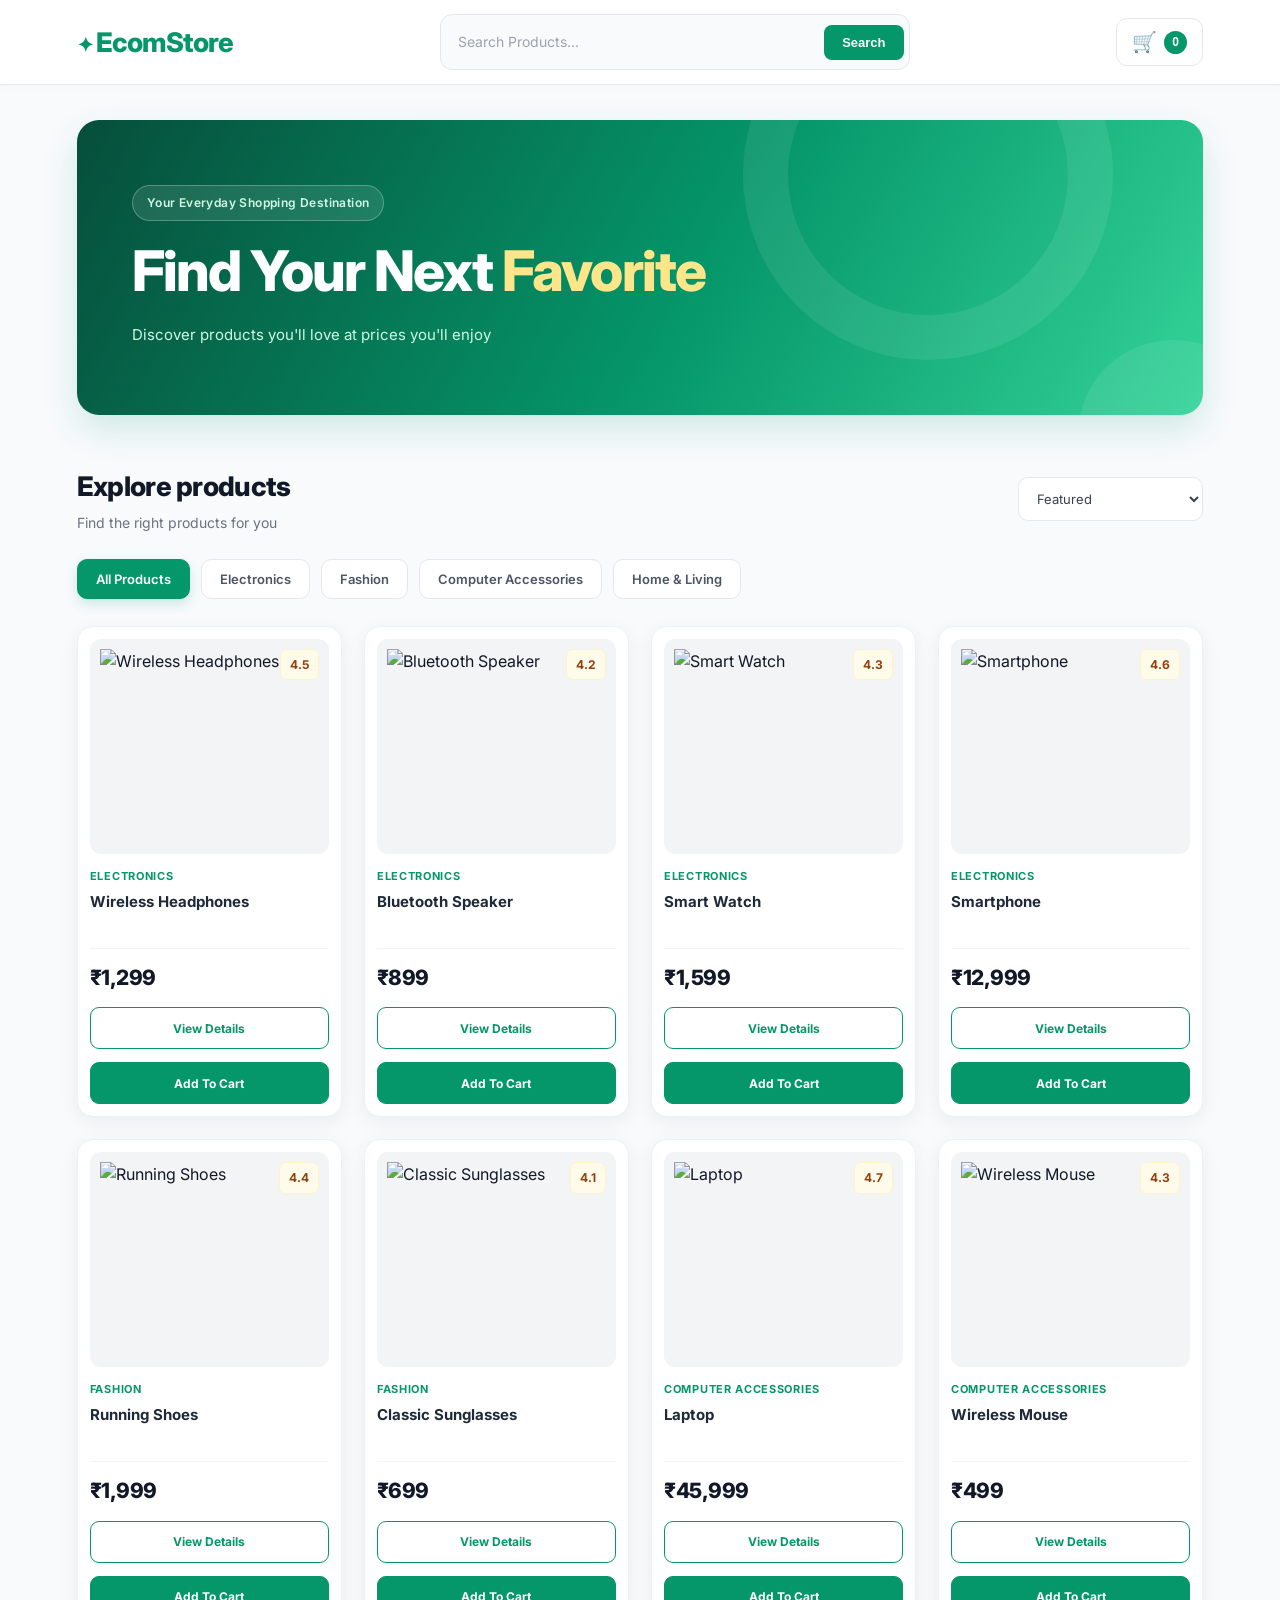
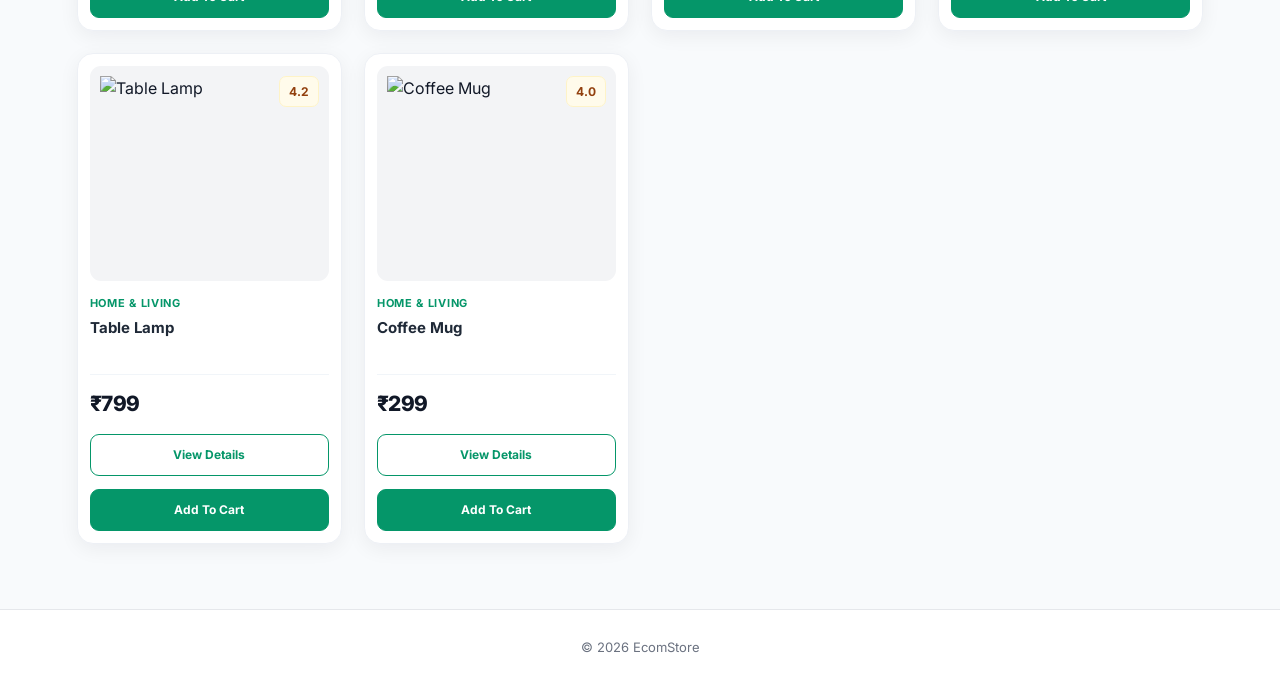
==== index.html @ 44dc4051 "Ecomstore" ====
<!DOCTYPE html>
<html lang="en">
<head>
    <meta charset="UTF-8">
    <meta name="viewport" content="width=device-width, initial-scale=1.0">
    <title>Ecom Store - Online Shopping</title>
    <link rel="stylesheet" href="style.css">
  <link rel="stylesheet" href="cart-controls.css">
</head>
<body>

    <!-- Shopping Cart Modal -->

    <div id="cartModal" class="modal hidden">
        <div class="modal-content">
            <button id="closeCart" class="close-modal"
            aria-label="Close cart"> &times;</button>

            <h2>Your Shopping Cart</h2>

            <div id="cartItems">
                <!-- cart items will appear here -->
            </div>

            <h3 id="cartTotal">Total: ₹0</h3>
            <button id="clearCart">Clear Cart</button>
        </div>
    </div>

    <!-- Product Details Model -->

    <div id="productModel" class="model hidden">
        <div class="model-content">
            <button id="closeModel" class="close-model" aria-label="Close">
                &times;
            </button>

            <div id="productDetails"></div>
        </div>
    </div>

    <header>
        <a href="#" class="logo">EcomStore</a>

        <div class="search-box">
            <input
                type="text"
                id="searchInput"
                placeholder="Search Products..."
                aria-label="Search products"
            >
            <button id="searchBtn">Search</button>
        </div>

        <button class="cart-button" id="cartBtn" type="button">
            🛒 <span id="cartCount">0</span>
        </button>
    </header>

    <main class="container">
        <section class="hero">
            <p class="eyebrow">Your Everyday Shopping Destination</p>
            <h1>Find Your Next <span>Favorite</span></h1>
            <p>
                Discover products you'll love at prices you'll enjoy
            </p>
        </section>

        <section class="product-section">
            <div class="section-heading">
                <div>
                    <h2>Explore products</h2>
                    <p>Find the right products for you</p>
                </div>

                <select id="sortSelect" aria-label="Sort products">
                    <option value="default">Featured</option>
                    <option value="price-low">Price: Low To High</option>
                    <option value="price-high">Price: High To Low</option>
                    <option value="rating">Top Rated</option>
                </select>
            </div>

            <div class="categoires" id="category-Filters">
                <button class="category-button active" data-category="all">All Products</button>
                <button class="category-button" data-category="Electronics">Electronics</button>
                <button class="category-button" data-category="Fashion">Fashion</button>
                <button class="category-button" data-category="computer accessories">Computer Accessories</button>
                <button class="category-button" data-category="Home & Living">Home & Living</button>
            </div>

            <div class="product-grid" id="productGrid">
                <div class="empty-message">
                    <h3>Products are coming soon !</h3>
                    <p>We'll display products here using Javascript</p>
                </div>
            </div>
        </section>
    </main>

    <footer class="footer">
        <p>©️ 2026 EcomStore</p>
    </footer>

    <script src="script.js"></script>

</body>
</html>
---- style.css ----
@import url('https://fonts.googleapis.com/css2?family=Inter:wght@400;500;600;700;800&display=swap');

:root {
    --primary: #059669;
    --primary-dark: #047857;
    --primary-light: #ecfdf5;
    --text: #111827;
    --muted: #6b7280;
    --background: #f8fafc;
    --white: #ffffff;
    --border: #e5e7eb;
    --gold: #f59e0b;
    --shadow: 0 5px 20px rgba(15, 23, 42, 0.06);
}

* {
    margin: 0;
    padding: 0;
    box-sizing: border-box;
}

html {
    scroll-behavior: smooth;
}

body {
    font-family: 'Inter', sans-serif;
    background: var(--background);
    color: var(--text);
    line-height: 1.6;
}

/* HEADER */

header {
    min-height: 78px;
    padding: 14px 6%;
    display: flex;
    align-items: center;
    justify-content: space-between;
    gap: 25px;
    background: var(--white);
    border-bottom: 1px solid var(--border);
    position: sticky;
    top: 0;
    z-index: 100;
    box-shadow: 0 2px 10px rgba(0, 0, 0, 0.025);
}

.logo {
    color: var(--primary);
    font-size: 27px;
    font-weight: 800;
    letter-spacing: -1px;
    text-decoration: none;
    white-space: nowrap;
}

.logo::before {
    content: "✦ ";
    font-size: 20px;
}

/* SEARCH BAR */

.search-box {
    display: flex;
    align-items: center;
    gap: 8px;
    width: min(470px, 48%);
    padding: 5px;
    border: 1px solid var(--border);
    border-radius: 12px;
    background: #f9fafb;
    transition: 0.25s ease;
}

.search-box:focus-within {
    border-color: var(--primary);
    background: var(--white);
    box-shadow: 0 0 0 4px rgba(5, 150, 105, 0.10);
}

#searchInput {
    width: 100%;
    min-width: 0;
    padding: 11px 12px;
    border: none;
    outline: none;
    background: transparent;
    color: var(--text);
    font: inherit;
    font-size: 14px;
}

#searchInput::placeholder {
    color: #9ca3af;
}

#searchBtn {
    padding: 10px 18px;
    border: none;
    border-radius: 8px;
    background: var(--primary);
    color: white;
    font-size: 13px;
    font-weight: 600;
    cursor: pointer;
    transition: 0.25s ease;
}

#searchBtn:hover {
    background: var(--primary-dark);
}

/* CART BUTTON */

.cart-button {
    display: flex;
    align-items: center;
    gap: 7px;
    padding: 11px 15px;
    border: 1px solid var(--border);
    border-radius: 11px;
    background: white;
    font-size: 20px;
    cursor: pointer;
    transition: 0.25s ease;
}

.cart-button:hover {
    background: var(--primary-light);
    border-color: #a7f3d0;
    transform: translateY(-2px);
}

#cartCount {
    display: inline-flex;
    align-items: center;
    justify-content: center;
    min-width: 23px;
    height: 23px;
    padding: 0 6px;
    border-radius: 50px;
    background: var(--primary);
    color: white;
    font-size: 12px;
    font-weight: 700;
}

/* MAIN CONTAINER */

.container {
    width: 100%;
    max-width: 1450px;
    margin: auto;
    padding: 35px 6% 65px;
}

/* HERO SECTION */

.hero {
    position: relative;
    isolation: isolate;
    overflow: hidden;
    padding: 65px 55px;
    border-radius: 22px;
    color: white;
    background: linear-gradient(
        120deg,
        #064e3b 0%,
        #059669 55%,
        #34d399 100%
    );
    box-shadow: 0 15px 35px rgba(5, 150, 105, 0.16);
    animation: fadeIn 0.6s ease;
}

.hero::before {
    content: "";
    position: absolute;
    z-index: -1;
    width: 280px;
    height: 280px;
    top: -130px;
    right: 8%;
    border: 45px solid rgba(255, 255, 255, 0.08);
    border-radius: 50%;
}

.hero::after {
    content: "";
    position: absolute;
    z-index: -1;
    width: 190px;
    height: 190px;
    right: -65px;
    bottom: -115px;
    border-radius: 50%;
    background: rgba(255, 255, 255, 0.08);
}

.eyebrow {
    display: inline-block;
    margin-bottom: 18px;
    padding: 7px 14px;
    border: 1px solid rgba(255, 255, 255, 0.25);
    border-radius: 50px;
    background: rgba(255, 255, 255, 0.10);
    color: #d1fae5;
    font-size: 12px;
    font-weight: 600;
    letter-spacing: 0.4px;
}

.hero h1 {
    max-width: 700px;
    margin-bottom: 17px;
    font-size: clamp(34px, 4.5vw, 56px);
    font-weight: 800;
    line-height: 1.17;
    letter-spacing: -1.8px;
}

.hero h1 span {
    color: #fde68a;
}

.hero > p:last-child {
    max-width: 520px;
    color: #d1fae5;
    font-size: 15px;
    line-height: 1.9;
}

/* PRODUCT SECTION */

.product-section {
    margin-top: 50px;
}

.section-heading {
    display: flex;
    align-items: center;
    justify-content: space-between;
    gap: 20px;
    margin-bottom: 25px;
}

.section-heading h2 {
    font-size: 27px;
    font-weight: 800;
    letter-spacing: -0.7px;
}

.section-heading p {
    margin-top: 4px;
    color: var(--muted);
    font-size: 14px;
}

#sortSelect {
    min-width: 185px;
    padding: 12px 14px;
    border: 1px solid var(--border);
    border-radius: 10px;
    outline: none;
    background: white;
    color: #374151;
    font-family: inherit;
    font-size: 13px;
    cursor: pointer;
    transition: 0.2s ease;
}

#sortSelect:focus {
    border-color: var(--primary);
    box-shadow: 0 0 0 3px rgba(5, 150, 105, 0.08);
}

/* CATEGORY FILTERS */

.categoires {
    display: flex;
    flex-wrap: wrap;
    gap: 11px;
    margin-bottom: 27px;
}

.category-button {
    padding: 11px 18px;
    border: 1px solid var(--border);
    border-radius: 10px;
    background: white;
    color: #4b5563;
    font-family: inherit;
    font-size: 13px;
    font-weight: 600;
    cursor: pointer;
    transition: 0.25s ease;
}

.category-button:hover {
    border-color: var(--primary);
    color: var(--primary);
    transform: translateY(-2px);
}

.category-button.active {
    border-color: var(--primary);
    background: var(--primary);
    color: white;
    box-shadow: 0 5px 12px rgba(5, 150, 105, 0.18);
}

/* PRODUCT GRID */

.product-grid {
    display: grid;
    grid-template-columns: repeat(4, minmax(0, 1fr));
    gap: 22px;
}

/* PRODUCT CARD */

.product-card {
    min-width: 0;
    overflow: hidden;
    padding: 12px;
    border: 1px solid #edf0f5;
    border-radius: 16px;
    background: white;
    box-shadow: var(--shadow);
    transition: transform 0.3s ease, box-shadow 0.3s ease;
    animation: cardIn 0.45s ease both;
}

.product-card:hover {
    transform: translateY(-6px);
    box-shadow: 0 15px 30px rgba(15, 23, 42, 0.10);
}

/* PRODUCT IMAGE */

.product-image {
    position: relative;
    overflow: hidden;
    height: 215px;
    border-radius: 11px;
    background: #f3f4f6;
}

.product-image img {
    display: block;
    width: 100%;
    height: 100%;
    padding: 10px;
    object-fit: contain;
    transition: transform 0.35s ease;
}

.product-card:hover .product-image img {
    transform: scale(1.06);
}

/* PRODUCT RATING */

.product-rating {
    position: absolute;
    top: 10px;
    right: 10px;
    display: inline-flex;
    align-items: center;
    padding: 5px 9px;
    border: 1px solid #fef3c7;
    border-radius: 7px;
    background: #fffbeb;
    color: #92400e;
    font-size: 12px;
    font-weight: 700;
}

/* PRODUCT DETAILS */

.products-category {
    margin: 14px 0 5px;
    color: var(--primary);
    font-size: 11px;
    font-weight: 700;
    letter-spacing: 0.7px;
    text-transform: uppercase;
}

.product-name {
    min-height: 45px;
    margin-bottom: 12px;
    color: #1f2937;
    font-size: 15px;
    font-weight: 700;
    line-height: 1.5;
    overflow-wrap: anywhere;
}

.product-bottom {
    display: flex;
    flex-direction: column;
    gap: 13px;
    padding-top: 12px;
    border-top: 1px solid #f1f5f9;
}

.product-price {
    color: #111827;
    font-size: 21px;
    font-weight: 800;
    letter-spacing: -0.5px;
}

/* VIEW DETAILS BUTTON */

.view-details-btn {
    width: 100%;
    min-height: 42px;
    padding: 10px 12px;
    border: 1px solid var(--primary);
    border-radius: 9px;
    background: white;
    color: var(--primary);
    font-family: inherit;
    font-size: 12px;
    font-weight: 700;
    cursor: pointer;
    transition: 0.25s ease;
}

.view-details-btn:hover {
    background: var(--primary-light);
    transform: translateY(-1px);
}

/* ADD TO CART */

.add-to-cart-btn {
    width: 100%;
    min-height: 42px;
    padding: 10px 12px;
    border: 1px solid var(--primary);
    border-radius: 9px;
    background: var(--primary);
    color: white;
    font-family: inherit;
    font-size: 12px;
    font-weight: 700;
    cursor: pointer;
    transition: 0.25s ease;
}

.add-to-cart-btn:hover:not(:disabled) {
    background: var(--primary-dark);
    border-color: var(--primary-dark);
    transform: translateY(-1px);
}

.add-to-cart-btn:disabled {
    background: #e5e7eb;
    border-color: #e5e7eb;
    color: #9ca3af;
    cursor: not-allowed;
}

/* EMPTY MESSAGE */

.empty-message {
    grid-column: 1 / -1;
    padding: 65px 20px;
    border: 1px dashed #cbd5e1;
    border-radius: 16px;
    background: white;
    text-align: center;
}

.empty-message h3 {
    margin-bottom: 8px;
    color: #1f2937;
    font-size: 21px;
    font-weight: 700;
}

.empty-message p {
    color: var(--muted);
    font-size: 14px;
}

/* PRODUCT DETAILS MODAL */

.model {
    position: fixed;
    inset: 0;
    z-index: 1000;
    display: flex;
    align-items: center;
    justify-content: center;
    padding: 20px;
    background: rgba(15, 23, 42, 0.65);
    backdrop-filter: blur(5px);
    animation: fadeIn 0.25s ease;
}

.hidden {
    display: none;
}

.model-content {
    position: relative;
    width: 100%;
    max-width: 550px;
    max-height: 90vh;
    overflow-y: auto;
    padding: 30px;
    border-radius: 18px;
    background: white;
    box-shadow: 0 20px 60px rgba(0, 0, 0, 0.25);
    animation: modalIn 0.3s ease;
}

.close-model {
    position: absolute;
    top: 12px;
    right: 15px;
    width: 36px;
    height: 36px;
    border: none;
    border-radius: 50%;
    background: #f3f4f6;
    color: #374151;
    font-size: 25px;
    line-height: 1;
    cursor: pointer;
    transition: 0.2s ease;
}

.close-model:hover {
    background: #fee2e2;
    color: #dc2626;
    transform: rotate(90deg);
}

.modal-product-image {
    display: block;
    width: 100%;
    height: 260px;
    margin-bottom: 20px;
    padding: 10px;
    border-radius: 12px;
    background: #f8fafc;
    object-fit: contain;
}

.modal-product-name {
    margin-bottom: 12px;
    color: var(--text);
    font-size: 25px;
    font-weight: 800;
}

.model-content p {
    margin-bottom: 10px;
    color: var(--muted);
    font-size: 14px;
}

.modal-product-price {
    color: var(--primary) !important;
    font-size: 25px !important;
    font-weight: 800;
}

.Modal-product-description {
    margin-top: 15px;
    padding: 14px;
    border-radius: 10px;
    background: var(--primary-light);
    color: #374151 !important;
    line-height: 1.7;
}

/* FOOTER */

.footer {
    padding: 27px 20px;
    border-top: 1px solid var(--border);
    background: white;
    color: var(--muted);
    text-align: center;
    font-size: 13px;
}

/* ANIMATIONS */

@keyframes fadeIn {
    from {
        opacity: 0;
        transform: translateY(15px);
    }

    to {
        opacity: 1;
        transform: translateY(0);
    }
}

@keyframes cardIn {
    from {
        opacity: 0;
        transform: translateY(10px);
    }

    to {
        opacity: 1;
        transform: translateY(0);
    }
}

@keyframes modalIn {
    from {
        opacity: 0;
        transform: translateY(20px) scale(0.97);
    }

    to {
        opacity: 1;
        transform: translateY(0) scale(1);
    }
}

/* KEYBOARD ACCESSIBILITY */

button:focus-visible,
input:focus-visible,
select:focus-visible,
a:focus-visible {
    outline: 3px solid #6ee7b7;
    outline-offset: 3px;
}

/* TABLET */

@media (max-width: 1100px) {
    header {
        padding-right: 4%;
        padding-left: 4%;
        gap: 15px;
    }

    .container {
        padding-right: 4%;
        padding-left: 4%;
    }

    .product-grid {
        grid-template-columns: repeat(3, minmax(0, 1fr));
        gap: 18px;
    }

    .product-image {
        height: 200px;
    }
}

/* SMALL TABLET */

@media (max-width: 760px) {
    header {
        flex-wrap: wrap;
        padding: 14px 5%;
    }

    .logo {
        font-size: 24px;
    }

    .search-box {
        order: 3;
        width: 100%;
    }

    .cart-button {
        margin-left: auto;
    }

    .container {
        padding: 25px 5% 45px;
    }

    .hero {
        padding: 45px 28px;
        border-radius: 17px;
    }

    .hero h1 {
        letter-spacing: -1px;
    }

    .product-section {
        margin-top: 38px;
    }

    .section-heading h2 {
        font-size: 23px;
    }

    .product-grid {
        grid-template-columns: repeat(2, minmax(0, 1fr));
        gap: 15px;
    }

    .product-image {
        height: 180px;
    }

    .product-card {
        padding: 10px;
    }
}

/* MOBILE */

@media (max-width: 480px) {
    .container {
        padding-right: 15px;
        padding-left: 15px;
    }

    .hero {
        padding: 34px 21px;
    }

    .hero h1 {
        font-size: 32px;
    }

    .hero > p:last-child {
        font-size: 13px;
    }

    .eyebrow {
        font-size: 10px;
    }

    .section-heading {
        align-items: stretch;
        flex-direction: column;
        gap: 14px;
    }

    #sortSelect {
        width: 100%;
    }

    .categoires {
        gap: 8px;
    }

    .category-button {
        padding: 9px 11px;
        font-size: 11px;
    }

    .product-grid {
        gap: 10px;
    }

    .product-card {
        padding: 8px;
        border-radius: 12px;
    }

    .product-image {
        height: 135px;
    }

    .product-image img {
        padding: 5px;
    }

    .product-rating {
        top: 5px;
        right: 5px;
        padding: 4px 6px;
        font-size: 10px;
    }

    .products-category {
        margin-top: 10px;
        font-size: 9px;
    }

    .product-name {
        min-height: 38px;
        margin-bottom: 8px;
        font-size: 12px;
    }

    .product-bottom {
        gap: 9px;
        padding-top: 9px;
    }

    .product-price {
        font-size: 16px;
    }

    .add-to-cart-btn,
    .view-details-btn {
        min-height: 38px;
        padding: 8px 4px;
        font-size: 10px;
    }

    .empty-message {
        padding: 40px 15px;
    }

    .empty-message h3 {
        font-size: 18px;
    }

    .model-content {
        padding: 25px 18px;
    }

    .modal-product-image {
        height: 200px;
    }

    .modal-product-name {
        font-size: 21px;
    }
}

/* REDUCED MOTION */

@media (prefers-reduced-motion: reduce) {
    *,
    *::before,
    *::after {
        animation: none !important;
        transition: none !important;
        scroll-behavior: auto !important;
    }
}

/* CART MODAL */

.modal {
    position: fixed;
    inset: 0;
    z-index: 1100;
    display: flex;
    align-items: center;
    justify-content: center;
    padding: 20px;
    background: rgba(15, 23, 42, 0.65);
    backdrop-filter: blur(5px);
    animation: fadeIn 0.25s ease;
}

.modal-content {
    position: relative;
    width: 100%;
    max-width: 500px;
    max-height: 85vh;
    overflow-y: auto;
    padding: 30px;
    border-radius: 18px;
    background: white;
    box-shadow: 0 20px 60px rgba(0, 0, 0, 0.25);
    animation: modalIn 0.3s ease;
}

.modal-content h2 {
    margin-bottom: 20px;
    color: var(--text);
    font-size: 22px;
    font-weight: 800;
}

.close-modal {
    position: absolute;
    top: 12px;
    right: 15px;
    width: 36px;
    height: 36px;
    border: none;
    border-radius: 50%;
    background: #f3f4f6;
    color: #374151;
    font-size: 25px;
    cursor: pointer;
}

.close-modal:hover {
    background: #fee2e2;
    color: #dc2626;
}

.cart-item {
    padding: 15px 0;
    border-bottom: 1px solid var(--border);
}

.cart-item h4 {
    color: var(--text);
    font-size: 15px;
}

.cart-item p {
    color: var(--primary);
    font-size: 14px;
    font-weight: 600;
}

#cartTotal {
    margin-top: 20px;
    color: var(--text);
    font-size: 20px;
    font-weight: 800;
}

#clearCart {
    width: 100%;
    margin-top: 15px;
    padding: 12px;
    border: none;
    border-radius: 9px;
    background: #dc2626;
    color: white;
    font-family: inherit;
    font-weight: 600;
    cursor: pointer;
    transition: 0.25s ease;
}

#clearCart:hover {
    background: #b91c1c;
}

/* HIDDEN */

.hidden {
    display: none !important;
}
---- cart-controls.css ----
/* Cart quantity and remove controls */
.quantity-control,
.quantity-controls,
.quantity-selector {
  display: inline-flex;
  align-items: center;
  gap: 0.5rem;
}

.quantity-control button,
.quantity-controls button,
.quantity-selector button,
.increase,
.decrease,
.increase-btn,
.decrease-btn,
.increment,
.decrement,
[data-action="increase"],
[data-action="decrease"] {
  display: inline-grid;
  place-items: center;
  min-width: 2.25rem;
  min-height: 2.25rem;
  padding: 0.35rem 0.7rem;
  border: 1px solid #d1d5db;
  border-radius: 0.5rem;
  background: #fff;
  color: #1f2937;
  font: inherit;
  font-weight: 600;
  cursor: pointer;
  transition: background-color 160ms ease, border-color 160ms ease,
    color 160ms ease, transform 160ms ease;
}

.quantity-control button:hover,
.quantity-controls button:hover,
.quantity-selector button:hover,
.increase:hover,
.decrease:hover,
.increase-btn:hover,
.decrease-btn:hover,
.increment:hover,
.decrement:hover,
[data-action="increase"]:hover,
[data-action="decrease"]:hover {
  border-color: #2563eb;
  background: #eff6ff;
  color: #1d4ed8;
}

.quantity-control button:active,
.quantity-controls button:active,
.quantity-selector button:active,
.increase:active,
.decrease:active,
.increase-btn:active,
.decrease-btn:active,
.increment:active,
.decrement:active,
[data-action="increase"]:active,
[data-action="decrease"]:active {
  transform: scale(0.96);
}

.quantity-control button:focus-visible,
.quantity-controls button:focus-visible,
.quantity-selector button:focus-visible,
.increase:focus-visible,
.decrease:focus-visible,
.increase-btn:focus-visible,
.decrease-btn:focus-visible,
.increment:focus-visible,
.decrement:focus-visible,
.remove:focus-visible,
.remove-btn:focus-visible,
.remove-item:focus-visible,
.delete-btn:focus-visible,
[data-action="increase"]:focus-visible,
[data-action="decrease"]:focus-visible,
[data-action="remove"]:focus-visible {
  outline: 3px solid rgb(37 99 235 / 35%);
  outline-offset: 2px;
}

.quantity-control input,
.quantity-controls input,
.quantity-selector input,
.quantity-value {
  width: 3rem;
  text-align: center;
  font-weight: 600;
}

.remove,
.remove-btn,
.remove-item,
.delete-btn,
[data-action="remove"] {
  display: inline-flex;
  align-items: center;
  justify-content: center;
  gap: 0.4rem;
  padding: 0.55rem 0.85rem;
  border: 1px solid #fecaca;
  border-radius: 0.5rem;
  background: #fff;
  color: #b91c1c;
  font: inherit;
  font-weight: 600;
  cursor: pointer;
  transition: background-color 160ms ease, border-color 160ms ease,
    color 160ms ease;
}

.remove:hover,
.remove-btn:hover,
.remove-item:hover,
.delete-btn:hover,
[data-action="remove"]:hover {
  border-color: #dc2626;
  background: #fef2f2;
  color: #991b1b;
}

.remove:disabled,
.remove-btn:disabled,
.remove-item:disabled,
.delete-btn:disabled,
[data-action="remove"]:disabled,
.quantity-control button:disabled,
.quantity-controls button:disabled,
.quantity-selector button:disabled {
  opacity: 0.5;
  cursor: not-allowed;
}
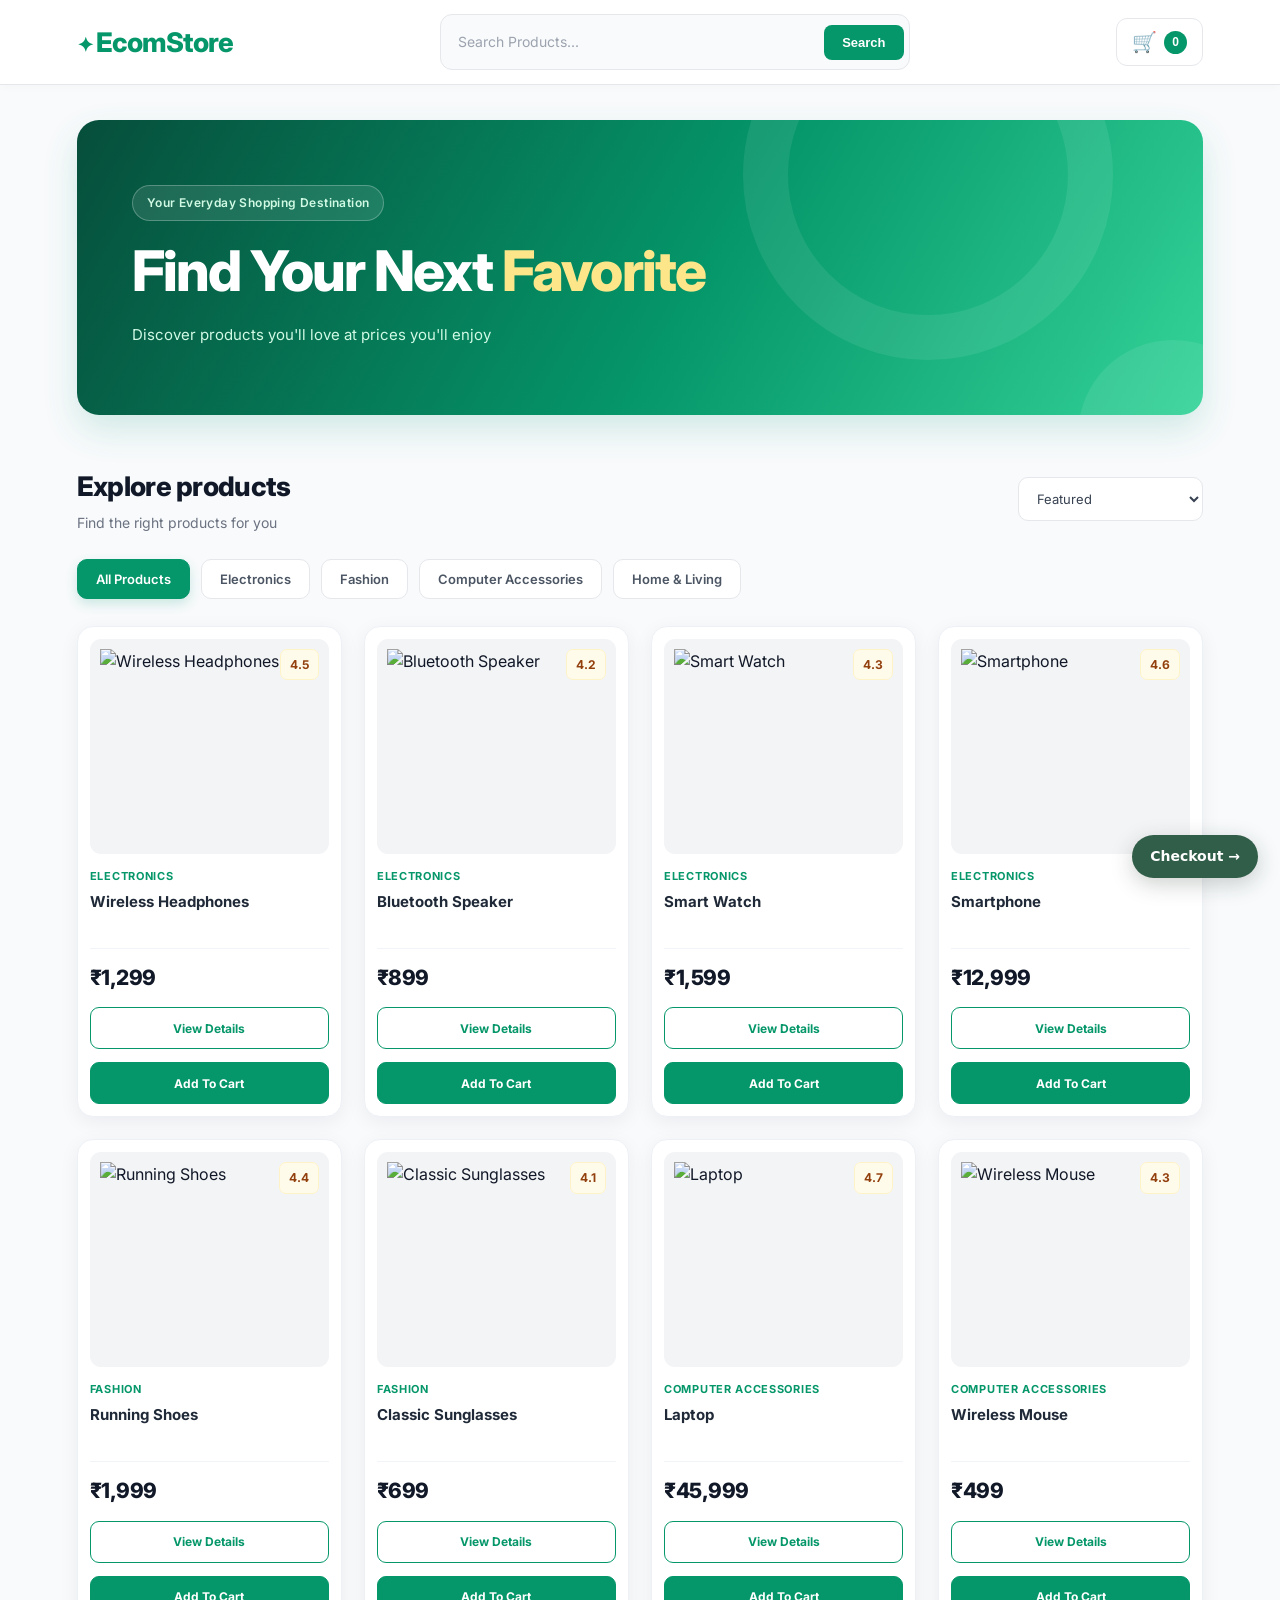
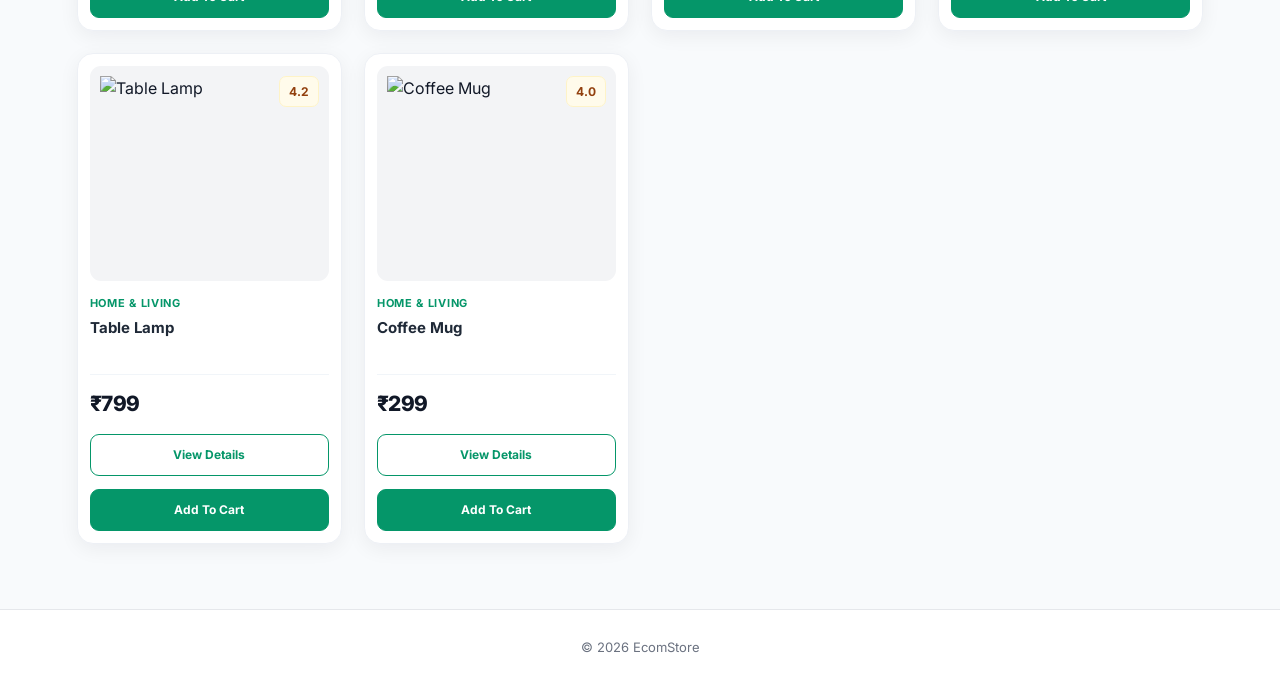
==== commit 228d23a3: "Ecomstore" ====
--- a/index.html
+++ b/index.html
@@ -24,8 +24,16 @@
             </div>
 
             <h3 id="cartTotal">Total: ₹0</h3>
-            <button id="clearCart">Clear Cart</button>
+            <div class="cart-actions">
+                <button id="clearCart" type="button">Clear Cart</button>
+                <button id="checkoutBtn" class="checkout-link" type="button">Proceed to Checkout</button>
+            </div>
         </div>
+    </div>
+
+    <div id="cartToast" class="cart-toast" role="status" aria-live="polite" aria-atomic="true">
+        <span class="cart-toast-icon" aria-hidden="true">✓</span>
+        <span id="cartToastMessage"></span>
     </div>
 
     <!-- Product Details Model -->
@@ -105,5 +113,6 @@
 
     <script src="script.js"></script>
 
+  <a href="checkout.html" id="demo-checkout-link" style="position:fixed;right:22px;bottom:22px;z-index:9;padding:13px 18px;border-radius:999px;background:#315e48;color:#fff;font:600 14px/1.2 system-ui,sans-serif;text-decoration:none;box-shadow:0 6px 22px rgba(26,45,32,.22)">Checkout <span aria-hidden="true">→</span></a>
 </body>
 </html>
--- a/style.css
+++ b/style.css
@@ -133,6 +133,64 @@
     background: var(--primary-light);
     border-color: #a7f3d0;
     transform: translateY(-2px);
+}
+
+.cart-toast {
+    position: fixed;
+    top: 96px;
+    right: 24px;
+    z-index: 1000;
+    display: flex;
+    align-items: center;
+    gap: 12px;
+    width: max-content;
+    max-width: min(420px, calc(100vw - 32px));
+    padding: 14px 18px;
+    border: 1px solid #a7f3d0;
+    border-left: 4px solid var(--primary);
+    border-radius: 12px;
+    background: var(--white);
+    color: #065f46;
+    box-shadow: 0 12px 32px rgba(15, 23, 42, 0.14);
+    opacity: 0;
+    visibility: hidden;
+    transform: translateY(-10px);
+    transition: opacity 180ms ease, transform 180ms ease, visibility 180ms ease;
+    pointer-events: none;
+}
+
+.cart-toast.show {
+    opacity: 1;
+    visibility: visible;
+    transform: translateY(0);
+}
+
+.cart-toast-icon {
+    display: grid;
+    flex: 0 0 26px;
+    width: 26px;
+    height: 26px;
+    place-items: center;
+    border-radius: 50%;
+    background: var(--primary-light);
+    color: var(--primary-dark);
+    font-weight: 700;
+}
+
+@media (max-width: 520px) {
+    .cart-toast {
+        top: 88px;
+        right: 16px;
+        left: 16px;
+        width: auto;
+        max-width: none;
+    }
+}
+
+@media (prefers-reduced-motion: reduce) {
+    .cart-toast {
+        transition: none;
+    }
 }
 
 #cartCount {
@@ -929,7 +987,7 @@
 }
 
 #clearCart {
-    width: 100%;
+    flex: 1;
     margin-top: 15px;
     padding: 12px;
     border: none;
@@ -946,6 +1004,47 @@
     background: #b91c1c;
 }
 
+.cart-actions {
+    display: flex;
+    gap: 10px;
+}
+
+.checkout-link {
+    display: inline-flex;
+    flex: 1;
+    align-items: center;
+    justify-content: center;
+    margin-top: 15px;
+    padding: 12px;
+    border: none;
+    border-radius: 9px;
+    background: var(--primary);
+    color: white;
+    font-family: inherit;
+    font-size: 13px;
+    font-weight: 700;
+    text-align: center;
+    cursor: pointer;
+    transition: background-color 180ms ease, transform 180ms ease;
+}
+
+.checkout-link:hover:not(:disabled) {
+    background: var(--primary-dark);
+    transform: translateY(-1px);
+}
+
+.checkout-link:disabled {
+    opacity: 0.55;
+    cursor: not-allowed;
+}
+
+@media (max-width: 420px) {
+    .cart-actions {
+        flex-direction: column;
+        gap: 0;
+    }
+}
+
 /* HIDDEN */
 
 .hidden {
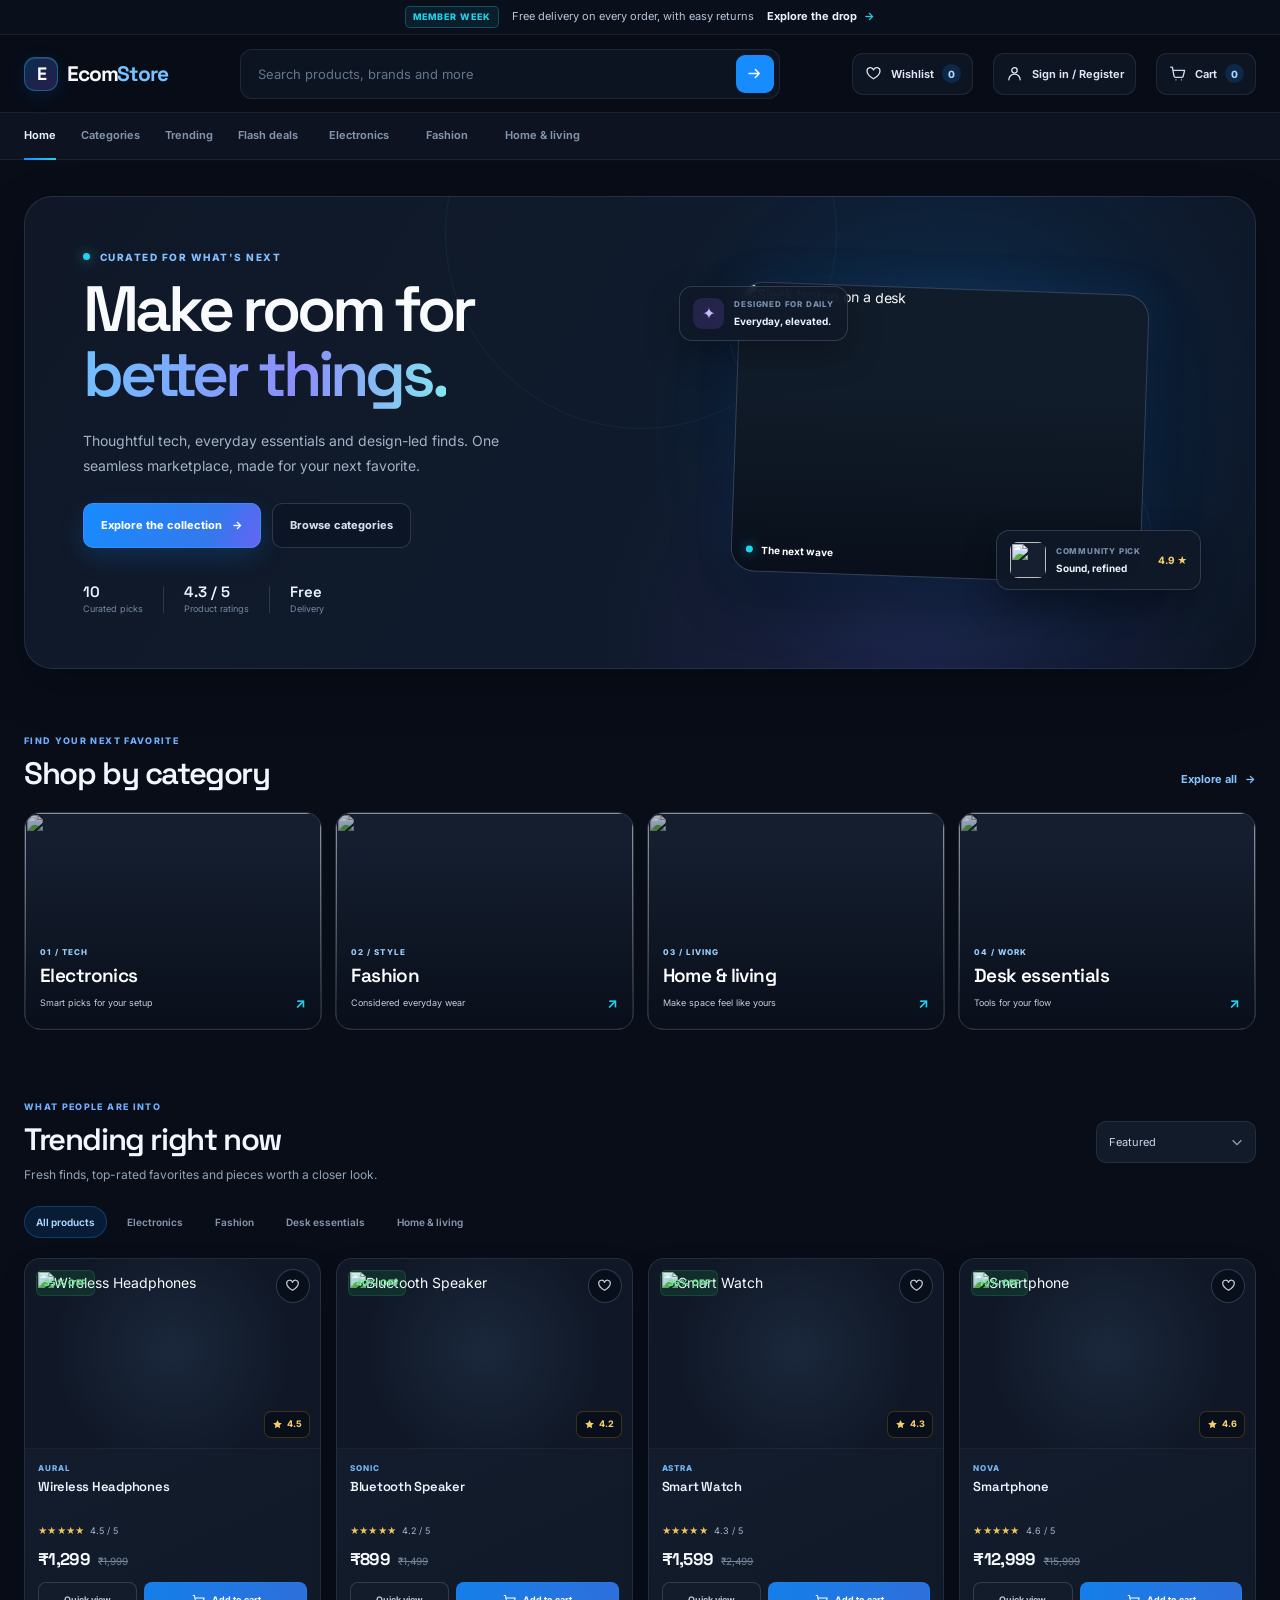
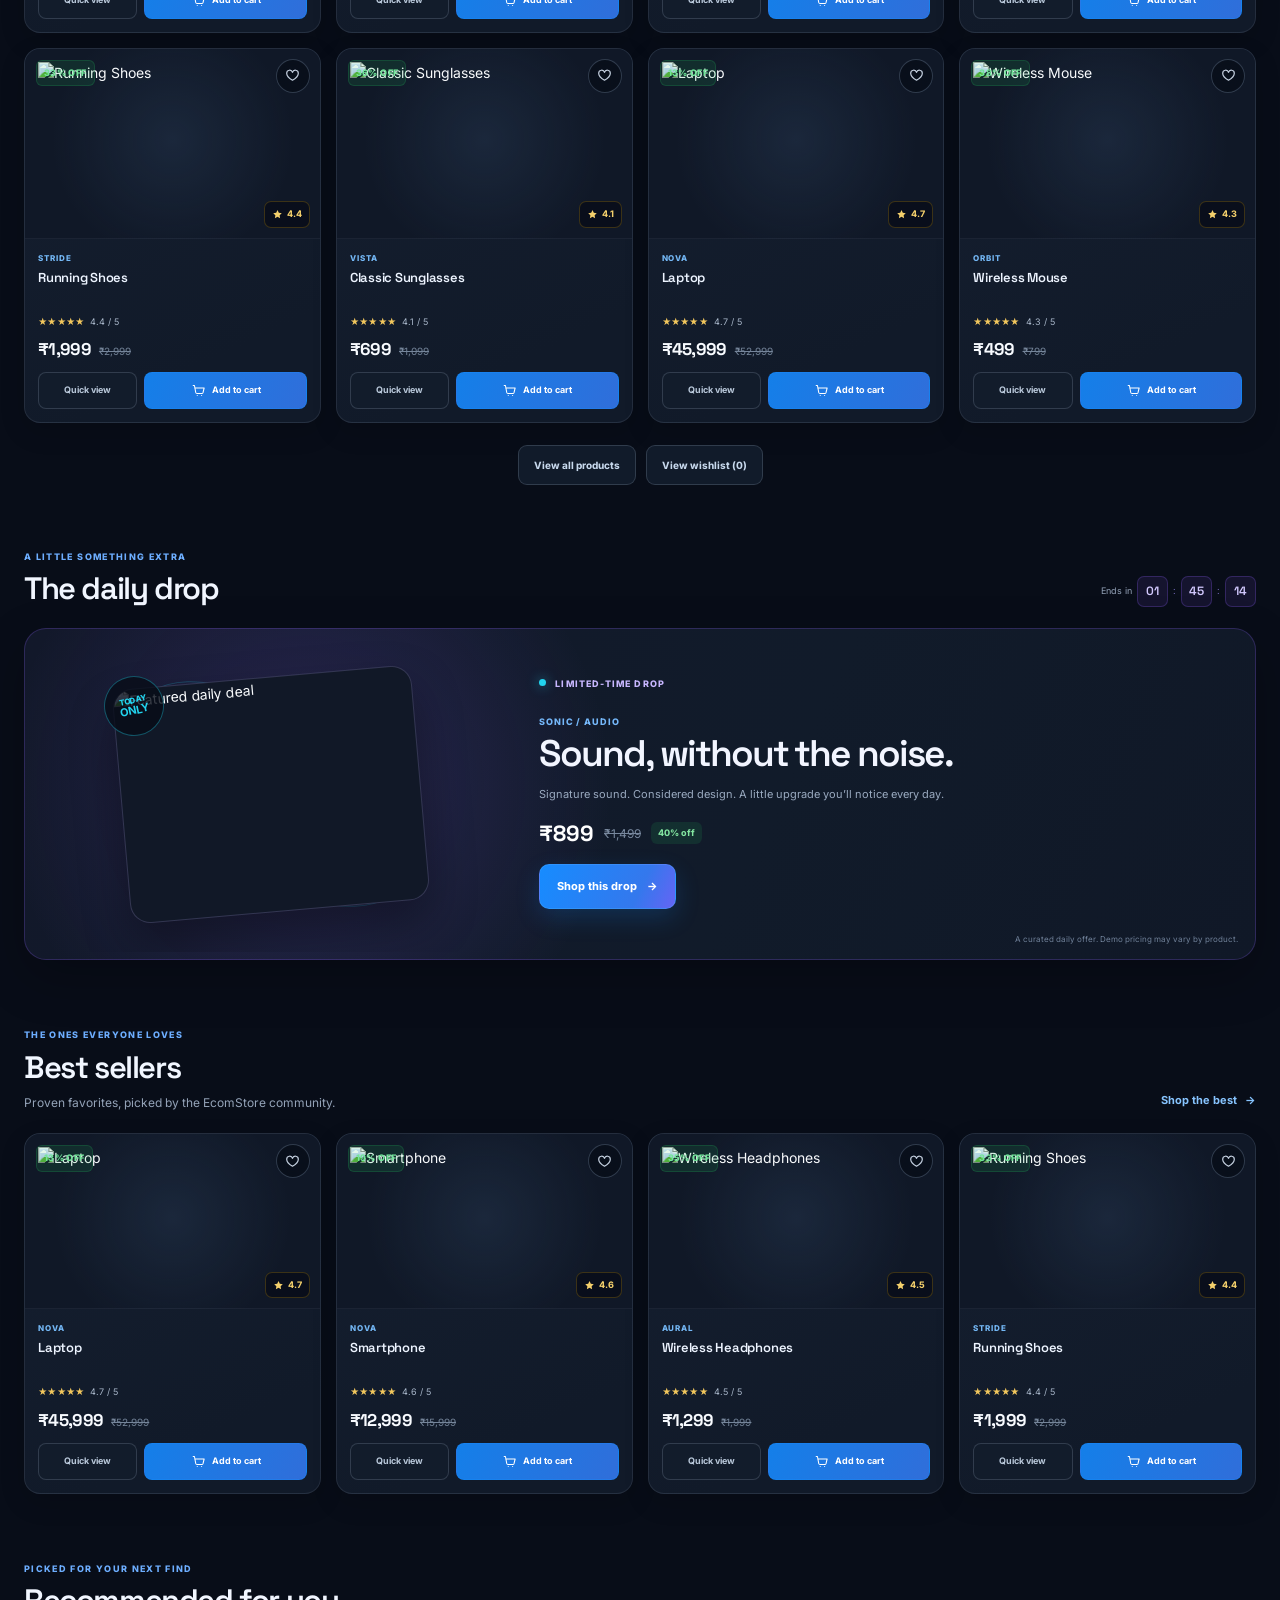
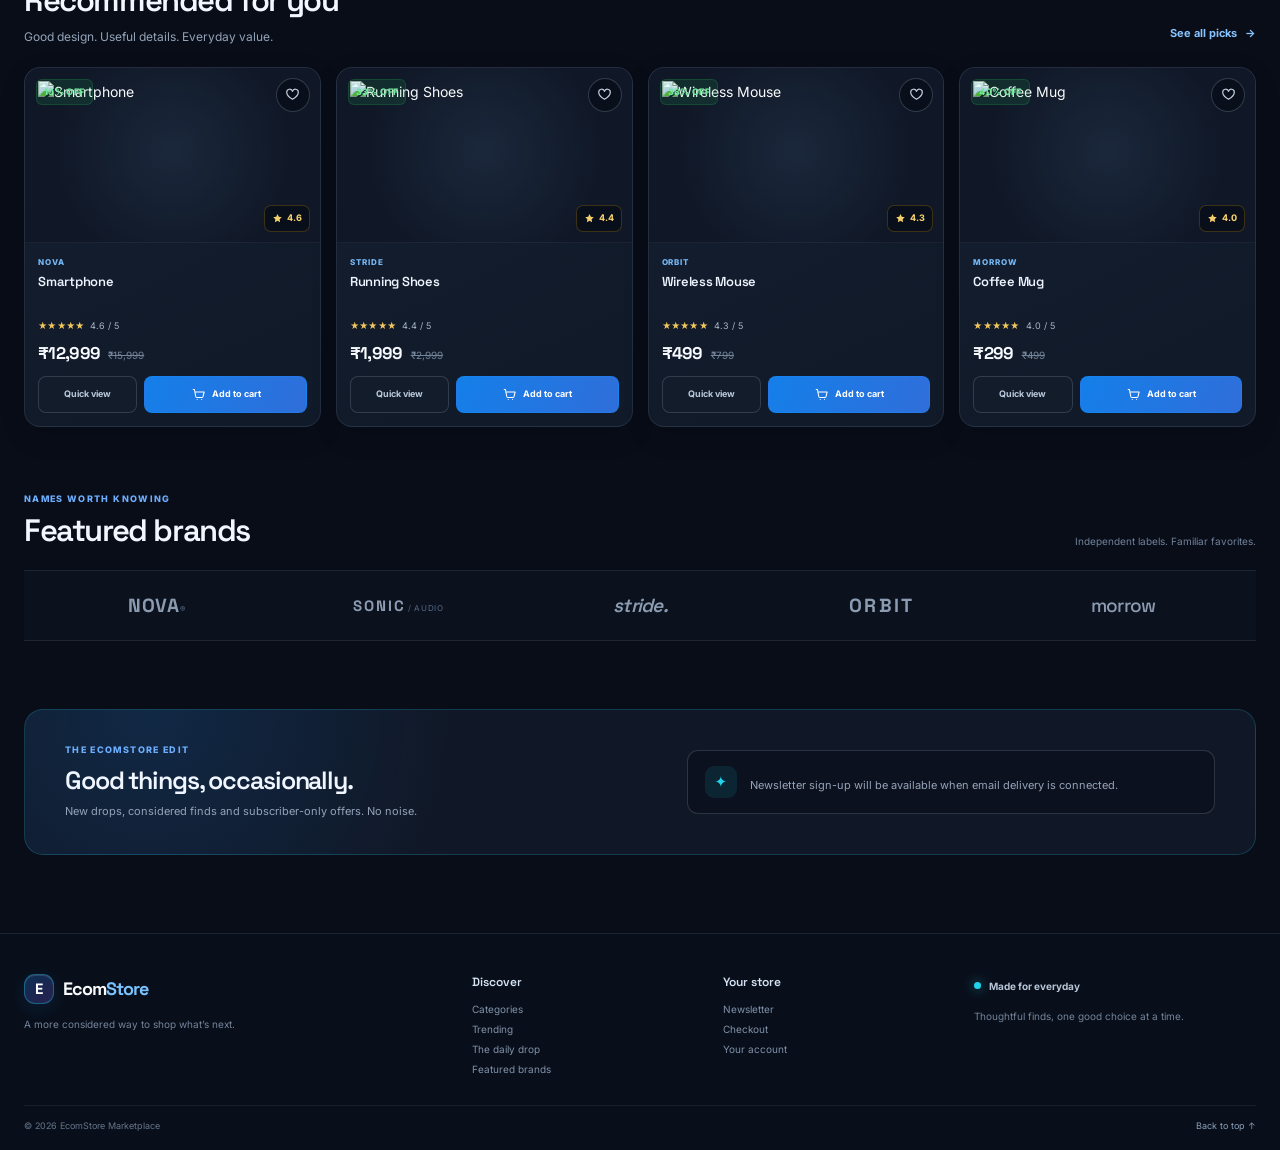
==== commit 107cf2d5: "EcomStore" ====
--- a/index.html
+++ b/index.html
@@ -4,7 +4,12 @@
 <head>
     <meta charset="UTF-8">
     <meta name="viewport" content="width=device-width, initial-scale=1.0">
-    <title>Ecom Store - Online Shopping</title>
+    <meta name="theme-color" content="#080D18">
+    <meta name="description" content="Discover thoughtful tech, fashion and home essentials at EcomStore.">
+    <title>EcomStore — Curated Marketplace</title>
+    <link rel="preconnect" href="https://fonts.googleapis.com">
+    <link rel="preconnect" href="https://fonts.gstatic.com" crossorigin>
+    <link href="https://fonts.googleapis.com/css2?family=Inter:wght@400;500;600;700&family=Space+Grotesk:wght@400;500;600;700&display=swap" rel="stylesheet">
     <link rel="stylesheet" href="style.css">
   <link rel="stylesheet" href="cart-controls.css">
 </head>
@@ -12,12 +17,12 @@
 
     <!-- Shopping Cart Modal -->
 
-    <div id="cartModal" class="modal hidden">
+    <div id="cartModal" class="modal hidden" role="dialog" aria-modal="true" aria-labelledby="cartTitle" aria-hidden="true">
         <div class="modal-content">
             <button id="closeCart" class="close-modal"
             aria-label="Close cart"> &times;</button>
 
-            <h2>Your Shopping Cart</h2>
+            <h2 id="cartTitle">Your Shopping Cart</h2>
 
             <div id="cartItems">
                 <!-- cart items will appear here -->
@@ -38,7 +43,7 @@
 
     <!-- Product Details Model -->
 
-    <div id="productModel" class="model hidden">
+    <div id="productModel" class="model hidden" role="dialog" aria-modal="true" aria-labelledby="productModalTitle" aria-hidden="true">
         <div class="model-content">
             <button id="closeModel" class="close-model" aria-label="Close">
                 &times;
@@ -48,38 +53,128 @@
         </div>
     </div>
 
-    <header>
-        <a href="#" class="logo">EcomStore</a>
+    <div class="announcement-bar">
+        <div class="announcement-inner">
+            <span class="announcement-pill">MEMBER WEEK</span>
+            <p>Free delivery on every order, with easy returns</p>
+            <a href="#deals">Explore the drop <span aria-hidden="true">→</span></a>
+        </div>
+    </div>
+
+    <header class="site-header" id="siteHeader">
+        <button class="mobile-menu-toggle" id="mobileMenuToggle" type="button" aria-expanded="false" aria-controls="categoryNav" aria-label="Open navigation">
+            <svg viewBox="0 0 24 24" fill="none" aria-hidden="true"><path d="M4 7h16M4 12h16M4 17h16" stroke="currentColor" stroke-width="1.8" stroke-linecap="round"/></svg>
+        </button>
+        <a href="#home" class="logo" aria-label="EcomStore home"><span class="logo-mark" aria-hidden="true">E</span><span>Ecom<span class="logo-accent">Store</span></span></a>
 
         <div class="search-box">
             <input
                 type="text"
                 id="searchInput"
-                placeholder="Search Products..."
+                placeholder="Search products, brands and more"
                 aria-label="Search products"
+                autocomplete="off"
+                aria-expanded="false"
+                aria-controls="searchSuggestions"
             >
-            <button id="searchBtn">Search</button>
-        </div>
-
-        <button class="cart-button" id="cartBtn" type="button">
-            🛒 <span id="cartCount">0</span>
+            <button id="searchBtn" type="button" aria-label="Search">
+                <svg viewBox="0 0 24 24" fill="none" aria-hidden="true"><path d="M5 12h13m-5-5 5 5-5 5" stroke="currentColor" stroke-width="1.8" stroke-linecap="round" stroke-linejoin="round"/></svg>
+            </button>
+            <div id="searchSuggestions" class="search-suggestions" role="listbox" aria-label="Search suggestions" hidden></div>
+        </div>
+
+        <button class="header-icon-button" id="headerWishlistButton" type="button" aria-label="View wishlist">
+            <svg viewBox="0 0 24 24" fill="none" aria-hidden="true"><path d="M20.2 8.7c0 5.1-8.2 10-8.2 10s-8.2-4.9-8.2-10a4.2 4.2 0 0 1 8.2-1.2 4.2 4.2 0 0 1 8.2 1.2Z" stroke="currentColor" stroke-width="1.6" stroke-linejoin="round"/></svg>
+            <span>Wishlist</span><b id="headerWishlistCount" class="header-action-count">0</b>
+        </button>
+        <button class="cart-button" id="cartBtn" type="button" aria-label="Open shopping cart">
+            <svg viewBox="0 0 24 24" fill="none" aria-hidden="true"><path d="M3.5 4h2l2.1 11.2a2 2 0 0 0 2 1.6h7.7a2 2 0 0 0 1.9-1.4L21 8H6.1M10 20h.01M17 20h.01" stroke="currentColor" stroke-width="1.7" stroke-linecap="round" stroke-linejoin="round"/></svg>
+            <span>Cart</span>
+            <span id="cartCount">0</span>
         </button>
     </header>
 
-    <main class="container">
+    <nav class="category-nav" id="categoryNav" aria-label="Primary navigation">
+        <div class="category-nav-inner">
+            <a class="nav-link active" href="#home">Home</a>
+            <a class="nav-link" href="#categories">Categories</a>
+            <a class="nav-link" href="#products">Trending</a>
+            <a class="nav-link" href="#deals">Flash deals</a>
+            <button class="nav-category-button" type="button" data-category-target="electronics">Electronics</button>
+            <button class="nav-category-button" type="button" data-category-target="fashion">Fashion</button>
+            <button class="nav-category-button" type="button" data-category-target="home & living">Home & living</button>
+        </div>
+    </nav>
+
+    <main class="container site-main" id="home">
         <section class="hero">
-            <p class="eyebrow">Your Everyday Shopping Destination</p>
-            <h1>Find Your Next <span>Favorite</span></h1>
-            <p>
-                Discover products you'll love at prices you'll enjoy
-            </p>
-        </section>
-
-        <section class="product-section">
+            <div class="hero-copy">
+                <p class="eyebrow"><span class="status-dot"></span> Curated for what's next</p>
+                <h1>Make room for<br><span>better things.</span></h1>
+                <p class="hero-description">Thoughtful tech, everyday essentials and design-led finds. One seamless marketplace, made for your next favorite.</p>
+                <div class="hero-actions">
+                    <a class="button button-primary" href="#products">Explore the collection <span aria-hidden="true">→</span></a>
+                    <a class="button button-quiet" href="#categories">Browse categories</a>
+                </div>
+                <div class="hero-proof">
+                    <div class="hero-proof-item"><strong id="heroProductCount">10</strong><span>Curated picks</span></div>
+                    <span class="proof-divider" aria-hidden="true"></span>
+                    <div class="hero-proof-item"><strong id="heroRating">4.3 / 5</strong><span>Product ratings</span></div>
+                    <span class="proof-divider" aria-hidden="true"></span>
+                    <div class="hero-proof-item"><strong>Free</strong><span>Delivery</span></div>
+                </div>
+            </div>
+            <div class="hero-visual" aria-label="Featured technology collection">
+                <div class="hero-orbit hero-orbit-one"></div>
+                <div class="hero-orbit hero-orbit-two"></div>
+                <div class="hero-image-frame">
+                    <img src="https://images.unsplash.com/photo-1496181133206-80ce9b88a853?w=900&q=85" alt="Sleek laptop on a desk" fetchpriority="high">
+                    <span class="hero-image-tag"><span class="status-dot"></span> The next wave</span>
+                </div>
+                <div class="hero-floating-card hero-floating-top">
+                    <span class="floating-icon" aria-hidden="true">✦</span>
+                    <div><small>DESIGNED FOR DAILY</small><strong>Everyday, elevated.</strong></div>
+                </div>
+                <div class="hero-floating-card hero-floating-bottom">
+                    <img src="https://images.unsplash.com/photo-1608043152269-423dbba4e7e1?w=160&q=80" alt="" loading="lazy">
+                    <div><small>COMMUNITY PICK</small><strong>Sound, refined</strong></div>
+                    <span class="floating-rating">4.9 <span aria-hidden="true">★</span></span>
+                </div>
+                <div class="hero-glow"></div>
+            </div>
+        </section>
+
+        <section class="market-section category-section" id="categories" aria-labelledby="categoriesTitle">
+            <div class="section-heading">
+                <div><p class="section-kicker">Find your next favorite</p><h2 id="categoriesTitle">Shop by category</h2></div>
+                <a class="section-link" href="#products">Explore all <span aria-hidden="true">→</span></a>
+            </div>
+            <div class="category-tiles">
+                <button class="category-tile category-tile-tech" type="button" data-category-target="electronics">
+                    <img src="https://images.unsplash.com/photo-1519389950473-47ba0277781c?w=640&q=80" alt="" loading="lazy">
+                    <span class="category-tile-shade"></span><span class="category-tile-copy"><small>01 / TECH</small><strong>Electronics</strong><span>Smart picks for your setup <b aria-hidden="true">↗</b></span></span>
+                </button>
+                <button class="category-tile category-tile-style" type="button" data-category-target="fashion">
+                    <img src="https://images.unsplash.com/photo-1483985988355-763728e1935b?w=640&q=80" alt="" loading="lazy">
+                    <span class="category-tile-shade"></span><span class="category-tile-copy"><small>02 / STYLE</small><strong>Fashion</strong><span>Considered everyday wear <b aria-hidden="true">↗</b></span></span>
+                </button>
+                <button class="category-tile category-tile-home" type="button" data-category-target="home & living">
+                    <img src="https://images.unsplash.com/photo-1616486338812-3dadae4b4ace?w=640&q=80" alt="" loading="lazy">
+                    <span class="category-tile-shade"></span><span class="category-tile-copy"><small>03 / LIVING</small><strong>Home & living</strong><span>Make space feel like yours <b aria-hidden="true">↗</b></span></span>
+                </button>
+                <button class="category-tile category-tile-work" type="button" data-category-target="computer accessories">
+                    <img src="https://images.unsplash.com/photo-1498050108023-c5249f4df085?w=640&q=80" alt="" loading="lazy">
+                    <span class="category-tile-shade"></span><span class="category-tile-copy"><small>04 / WORK</small><strong>Desk essentials</strong><span>Tools for your flow <b aria-hidden="true">↗</b></span></span>
+                </button>
+            </div>
+        </section>
+
+        <section class="product-section market-section" id="products">
             <div class="section-heading">
                 <div>
-                    <h2>Explore products</h2>
-                    <p>Find the right products for you</p>
+                    <p class="section-kicker">What people are into</p>
+                    <h2>Trending right now</h2>
+                    <p>Fresh finds, top-rated favorites and pieces worth a closer look.</p>
                 </div>
 
                 <select id="sortSelect" aria-label="Sort products">
@@ -90,12 +185,12 @@
                 </select>
             </div>
 
-            <div class="categoires" id="category-Filters">
-                <button class="category-button active" data-category="all">All Products</button>
-                <button class="category-button" data-category="Electronics">Electronics</button>
-                <button class="category-button" data-category="Fashion">Fashion</button>
-                <button class="category-button" data-category="computer accessories">Computer Accessories</button>
-                <button class="category-button" data-category="Home & Living">Home & Living</button>
+            <div class="categoires" id="category-Filters" aria-label="Filter products by category">
+                <button class="category-button active" type="button" data-category="all">All products</button>
+                <button class="category-button" type="button" data-category="electronics">Electronics</button>
+                <button class="category-button" type="button" data-category="fashion">Fashion</button>
+                <button class="category-button" type="button" data-category="computer accessories">Desk essentials</button>
+                <button class="category-button" type="button" data-category="home & living">Home & living</button>
             </div>
 
             <div class="product-grid" id="productGrid">
@@ -104,15 +199,96 @@
                     <p>We'll display products here using Javascript</p>
                 </div>
             </div>
+            <div class="product-grid-actions">
+                <button id="toggleProductsButton" class="view-all-products-btn" type="button" aria-expanded="false" hidden>
+                    View all products
+                </button>
+            </div>
+        </section>
+        <section class="market-section deal-section" id="deals" aria-labelledby="dealsTitle">
+            <div class="section-heading">
+                <div><p class="section-kicker">A little something extra</p><h2 id="dealsTitle">The daily drop</h2></div>
+                <div class="deal-countdown" aria-label="Time left in today's featured drop">
+                    <span>Ends in</span>
+                    <b id="countdownHours">00</b><i>:</i><b id="countdownMinutes">00</b><i>:</i><b id="countdownSeconds">00</b>
+                </div>
+            </div>
+            <div class="deal-banner">
+                <div class="deal-art">
+                    <div class="deal-art-orbit"></div>
+                    <img id="dealProductImage" src="https://images.unsplash.com/photo-1608043152269-423dbba4e7e1?w=720&q=85" alt="Featured daily deal" loading="lazy">
+                    <span class="deal-stamp">TODAY<br><strong>ONLY</strong></span>
+                </div>
+                <div class="deal-copy">
+                    <span class="deal-label"><span class="status-dot"></span> LIMITED-TIME DROP</span>
+                    <p class="deal-brand" id="dealProductBrand">Sonic / Audio</p>
+                    <h3 id="dealProductName">Sound, without the noise.</h3>
+                    <p>Signature sound. Considered design. A little upgrade you’ll notice every day.</p>
+                    <div class="deal-price-row"><strong id="dealProductPrice">₹899</strong><del id="dealProductOriginalPrice">₹1,499</del><span id="dealProductDiscount">40% off</span></div>
+                    <a class="button button-primary" id="dealShopButton" href="#products">Shop this drop <span aria-hidden="true">→</span></a>
+                </div>
+                <div class="deal-note">A curated daily offer. Demo pricing may vary by product.</div>
+            </div>
+        </section>
+
+        <section class="market-section showcase-section" id="bestSellers" aria-labelledby="bestSellersTitle">
+            <div class="section-heading">
+                <div><p class="section-kicker">The ones everyone loves</p><h2 id="bestSellersTitle">Best sellers</h2><p>Proven favorites, picked by the EcomStore community.</p></div>
+                <a class="section-link" href="#products">Shop the best <span aria-hidden="true">→</span></a>
+            </div>
+            <div class="product-grid showcase-grid" id="bestSellersGrid"></div>
+        </section>
+
+        <section class="market-section recommended-section" id="recommended" aria-labelledby="recommendedTitle">
+            <div class="section-heading">
+                <div><p class="section-kicker">Picked for your next find</p><h2 id="recommendedTitle">Recommended for you</h2><p>Good design. Useful details. Everyday value.</p></div>
+                <a class="section-link" href="#products">See all picks <span aria-hidden="true">→</span></a>
+            </div>
+            <div class="product-grid showcase-grid" id="recommendedGrid"></div>
+        </section>
+
+        <section class="market-section brand-section" id="brands" aria-labelledby="brandsTitle">
+            <div class="section-heading">
+                <div><p class="section-kicker">Names worth knowing</p><h2 id="brandsTitle">Featured brands</h2></div>
+                <span class="brand-caption">Independent labels. Familiar favorites.</span>
+            </div>
+            <div class="brand-strip" aria-label="Featured brands">
+                <span class="brand-wordmark brand-wordmark-nova">NOVA<span>®</span></span>
+                <span class="brand-wordmark brand-wordmark-sonic">SONIC<span> / AUDIO</span></span>
+                <span class="brand-wordmark brand-wordmark-stride">stride.</span>
+                <span class="brand-wordmark brand-wordmark-orbit">ORBIT</span>
+                <span class="brand-wordmark brand-wordmark-morrow">morrow</span>
+            </div>
+        </section>
+
+        <section class="newsletter-section" id="newsletter" aria-labelledby="newsletterTitle">
+            <div>
+                <p class="section-kicker">The EcomStore edit</p>
+                <h2 id="newsletterTitle">Good things, occasionally.</h2>
+                <p>New drops, considered finds and subscriber-only offers. No noise.</p>
+            </div>
+            <div class="newsletter-note">
+                <span class="newsletter-note-mark" aria-hidden="true">✦</span>
+                <p>Newsletter sign-up will be available when email delivery is connected.</p>
+            </div>
         </section>
     </main>
 
-    <footer class="footer">
-        <p>©️ 2026 EcomStore</p>
+    <footer class="site-footer">
+        <div class="footer-main">
+            <div class="footer-brand">
+                <a href="#home" class="logo"><span class="logo-mark" aria-hidden="true">E</span><span>Ecom<span class="logo-accent">Store</span></span></a>
+                <p>A more considered way to shop what’s next.</p>
+            </div>
+            <div class="footer-column"><h2>Discover</h2><a href="#categories">Categories</a><a href="#products">Trending</a><a href="#deals">The daily drop</a><a href="#brands">Featured brands</a></div>
+            <div class="footer-column"><h2>Your store</h2><a href="#newsletter">Newsletter</a><a href="checkout.html">Checkout</a><button type="button" id="footerAccountButton">Your account</button></div>
+            <div class="footer-news"><span class="footer-status"><span class="status-dot"></span> Made for everyday</span><p>Thoughtful finds, one good choice at a time.</p></div>
+        </div>
+        <div class="footer-bottom"><span>© 2026 EcomStore Marketplace</span><a href="#home">Back to top ↑</a></div>
     </footer>
 
     <script src="script.js"></script>
-
-  <a href="checkout.html" id="demo-checkout-link" style="position:fixed;right:22px;bottom:22px;z-index:9;padding:13px 18px;border-radius:999px;background:#315e48;color:#fff;font:600 14px/1.2 system-ui,sans-serif;text-decoration:none;box-shadow:0 6px 22px rgba(26,45,32,.22)">Checkout <span aria-hidden="true">→</span></a>
+    <script src="task.js"></script>
+
 </body>
 </html>
--- a/style.css
+++ b/style.css
@@ -1,1052 +1,224 @@
-
-@import url('https://fonts.googleapis.com/css2?family=Inter:wght@400;500;600;700;800&display=swap');
-
-:root {
-    --primary: #059669;
-    --primary-dark: #047857;
-    --primary-light: #ecfdf5;
-    --text: #111827;
-    --muted: #6b7280;
-    --background: #f8fafc;
-    --white: #ffffff;
-    --border: #e5e7eb;
-    --gold: #f59e0b;
-    --shadow: 0 5px 20px rgba(15, 23, 42, 0.06);
+:root{color-scheme:dark;--bg:#080D18;--surface:#101827;--surface-2:#131D2C;--card:#151F30;--blue:#168CFF;--violet:#8B5CF6;--cyan:#22D3EE;--text:#F8FAFC;--muted:#94A3B8;--muted-2:#64748B;--success:#22C55E;--danger:#EF4444;--border:rgba(148,163,184,.14);--border-strong:rgba(148,163,184,.24);--radius:16px;--shadow:0 18px 50px rgba(0,0,0,.24);--heading:"Space Grotesk",Inter,sans-serif;--body:Inter,system-ui,sans-serif}
+*{box-sizing:border-box}
+html{scroll-behavior:smooth;scroll-padding-top:115px}
+body{min-width:320px;margin:0;background:radial-gradient(circle at 50% -25%,rgba(22,140,255,.1),transparent 42rem),var(--bg);color:var(--text);font:14px/1.6 var(--body);-webkit-font-smoothing:antialiased}
+button,input,select{font:inherit}button,a{-webkit-tap-highlight-color:transparent}button{color:inherit}a{color:inherit;text-decoration:none}img{max-width:100%}[hidden]{display:none!important}:focus-visible{outline:3px solid rgba(34,211,238,.62);outline-offset:3px}
+.visually-hidden{position:absolute;width:1px;height:1px;overflow:hidden;clip:rect(0,0,0,0);clip-path:inset(50%);white-space:nowrap}
+
+/* ANNOUNCEMENT, HEADER AND SEARCH */
+.announcement-bar{min-height:34px;border-bottom:1px solid rgba(148,163,184,.1);background:#090F1B;color:#B7C5D8;font-size:11px}
+.announcement-inner{display:flex;width:min(1240px,calc(100% - 48px));min-height:34px;align-items:center;justify-content:center;gap:13px;margin:auto}
+.announcement-inner p{margin:0}.announcement-pill{padding:3px 7px;border:1px solid rgba(34,211,238,.28);border-radius:5px;background:rgba(34,211,238,.08);color:var(--cyan);font-size:9px;font-weight:800;letter-spacing:.12em}
+.announcement-inner a{color:#E7F3FF;font-weight:700}.announcement-inner a span{margin-left:4px;color:var(--cyan)}
+.site-header{position:sticky;top:0;z-index:90;display:flex;min-height:78px;align-items:center;gap:20px;padding:12px max(24px,calc((100vw - 1240px)/2));border-bottom:1px solid var(--border);background:rgba(8,13,24,.9);backdrop-filter:blur(18px)}
+.logo{display:inline-flex;flex:0 0 auto;align-items:center;gap:9px;color:var(--text);font:700 21px/1 var(--heading);letter-spacing:-.055em;white-space:nowrap}.logo::before{content:none}
+.logo-mark{display:grid;width:34px;height:34px;place-items:center;border:1px solid rgba(34,211,238,.34);border-radius:11px;background:linear-gradient(145deg,rgba(22,140,255,.25),rgba(139,92,246,.24));box-shadow:inset 0 1px 0 rgba(255,255,255,.12),0 5px 20px rgba(22,140,255,.12);color:white;font-size:18px}
+.logo-accent{color:#78C3FF}
+.mobile-menu-toggle{display:none;width:40px;height:40px;flex:0 0 auto;place-items:center;border:1px solid var(--border);border-radius:11px;background:var(--surface);color:#D8E6F8;cursor:pointer}.mobile-menu-toggle svg{width:20px;height:20px}
+.search-box{position:relative;display:flex;width:min(540px,44vw);min-width:180px;align-items:center;gap:9px;margin:0 auto;padding:5px;border:1px solid var(--border);border-radius:12px;background:#0C1421;transition:border-color .18s,box-shadow .18s,background .18s}
+.search-box:focus-within{border-color:rgba(22,140,255,.75);background:#0D1726;box-shadow:0 0 0 4px rgba(22,140,255,.1)}
+#searchInput{width:100%;min-width:0;height:38px;padding:0 12px;border:0;outline:0;background:transparent;color:var(--text);font-size:13px}#searchInput::placeholder{color:#64748B}#searchInput::-webkit-search-cancel-button{filter:grayscale(1) brightness(2)}
+#searchBtn{display:grid;width:38px;height:38px;flex:0 0 auto;place-items:center;border:0;border-radius:9px;background:var(--blue);color:white;cursor:pointer;transition:background .16s,transform .16s}#searchBtn:hover{transform:translateY(-1px);background:#45A5FF}#searchBtn svg{width:19px;height:19px}
+.search-suggestions{position:absolute;top:calc(100% + 9px);right:0;left:0;z-index:120;overflow:hidden;padding:7px;border:1px solid var(--border-strong);border-radius:14px;background:#111B2A;box-shadow:0 22px 50px rgba(0,0,0,.42)}
+.suggestion-heading{padding:7px 10px 6px;color:var(--muted-2);font-size:9px;font-weight:800;letter-spacing:.13em;text-transform:uppercase}
+.search-suggestion{display:flex;width:100%;align-items:center;gap:11px;padding:9px;border:0;border-radius:9px;background:transparent;color:var(--text);text-align:left;cursor:pointer}.search-suggestion:hover,.search-suggestion:focus-visible{background:rgba(22,140,255,.12)}
+.search-suggestion img{width:38px;height:38px;border-radius:8px;background:var(--card);object-fit:cover}.suggestion-copy{display:grid;min-width:0;gap:1px}.suggestion-copy strong{overflow:hidden;font-size:12px;text-overflow:ellipsis;white-space:nowrap}.suggestion-copy span{color:var(--muted);font-size:10px}.suggestion-price{margin-left:auto;color:#B9DCFF;font-size:11px;font-weight:700;white-space:nowrap}
+.header-icon-button,.cart-button,.account-button{display:inline-flex;min-height:42px;flex:0 0 auto;align-items:center;justify-content:center;gap:8px;padding:8px 11px;border:1px solid var(--border);border-radius:11px;background:rgba(16,24,39,.78);color:#DCE8F8;font:650 11px var(--body);white-space:nowrap;cursor:pointer;transition:border-color .17s,background .17s,transform .17s,color .17s}
+.header-icon-button:hover,.cart-button:hover,.account-button:hover{transform:translateY(-1px);border-color:rgba(22,140,255,.45);background:rgba(22,140,255,.11);color:white}
+.header-icon-button svg,.cart-button svg,.account-button svg{width:19px;height:19px;flex:0 0 auto}
+.header-action-count,#cartCount{display:grid;min-width:19px;height:19px;place-items:center;padding:0 5px;border-radius:99px;background:rgba(22,140,255,.17);color:#A8D5FF;font-size:10px;font-weight:800}
+.cart-button{font-size:0}.cart-button span{font-size:11px}.cart-button svg{color:#C8DCF5}
+.account-button{max-width:160px;overflow:hidden;text-overflow:ellipsis}
+
+/* CATEGORY NAVIGATION */
+.category-nav{position:relative;z-index:70;border-bottom:1px solid rgba(148,163,184,.1);background:rgba(16,24,39,.56)}
+.category-nav-inner{display:flex;width:min(1240px,calc(100% - 48px));min-height:46px;align-items:center;gap:25px;margin:auto}
+.nav-link,.nav-category-button{position:relative;display:inline-flex;min-height:46px;align-items:center;border:0;background:transparent;color:#8293AA;font-size:11px;font-weight:650;white-space:nowrap;cursor:pointer;transition:color .16s}
+.nav-link:hover,.nav-category-button:hover,.nav-link.active{color:#E5F2FF}.nav-link.active::after{position:absolute;right:0;bottom:-1px;left:0;height:2px;background:linear-gradient(90deg,var(--blue),var(--cyan));content:""}
+
+/* PAGE LAYOUT AND HERO */
+.container{width:min(1240px,calc(100% - 48px));margin:0 auto}.site-main{padding-top:36px;padding-bottom:70px}
+.hero{position:relative;display:grid;min-height:430px;grid-template-columns:minmax(0,1.04fr) minmax(360px,.96fr);align-items:center;gap:44px;overflow:hidden;padding:52px 58px;border:1px solid rgba(112,153,202,.18);border-radius:28px;background:radial-gradient(circle at 78% 46%,rgba(22,140,255,.13),transparent 21rem),radial-gradient(circle at 72% 100%,rgba(139,92,246,.12),transparent 20rem),linear-gradient(122deg,#101827,#0F1B2D 52%,#0C1524);box-shadow:var(--shadow)}
+.hero::before{position:absolute;top:-160px;right:34%;width:390px;height:390px;border:1px solid rgba(34,211,238,.08);border-radius:50%;content:"";pointer-events:none}
+.hero-copy{position:relative;z-index:2;max-width:570px}.eyebrow,.section-kicker{margin:0 0 12px;color:#81BFFF;font-size:10px;font-weight:800;letter-spacing:.15em;text-transform:uppercase}
+.status-dot{display:inline-block;width:7px;height:7px;margin-right:6px;border-radius:50%;background:var(--cyan);box-shadow:0 0 12px rgba(34,211,238,.65);vertical-align:1px}
+.hero h1{margin:0;color:var(--text);font:600 clamp(42px,5vw,64px)/1.02 var(--heading);letter-spacing:-.065em}
+.hero h1 span{background:linear-gradient(95deg,#72BCFF 5%,#8C8DF9 60%,#82E6EF);-webkit-background-clip:text;background-clip:text;-webkit-text-fill-color:transparent}
+.hero-description{max-width:470px;margin:20px 0 0;color:#A3B2C6;font-size:14px;line-height:1.8}
+.hero-actions{display:flex;flex-wrap:wrap;gap:11px;margin-top:25px}
+.button{display:inline-flex;min-height:45px;align-items:center;justify-content:center;gap:10px;padding:11px 17px;border:1px solid transparent;border-radius:10px;font-size:11px;font-weight:750;transition:all .18s;cursor:pointer}.button:hover{transform:translateY(-2px)}
+.button-primary{border-color:rgba(72,168,255,.36);background:linear-gradient(115deg,#168CFF,#3478ED 72%,#6664F4);color:white;box-shadow:0 9px 24px rgba(22,140,255,.19)}.button-primary:hover{background:linear-gradient(115deg,#36A0FF,#518EFF 72%,#7B79FF);box-shadow:0 12px 28px rgba(22,140,255,.27)}
+.button-quiet{border-color:var(--border-strong);background:rgba(10,16,28,.36);color:#D2DFEF}.button-quiet:hover{border-color:rgba(34,211,238,.42);background:rgba(34,211,238,.08)}
+.hero-proof{display:flex;align-items:center;gap:20px;margin-top:34px}.hero-proof-item{display:grid;gap:1px}.hero-proof-item strong{color:#ECF5FF;font:600 15px var(--heading)}.hero-proof-item span{color:#7689A2;font-size:9px}.proof-divider{width:1px;height:27px;background:rgba(148,163,184,.23)}
+.hero-visual{position:relative;display:grid;min-height:325px;place-items:center}.hero-image-frame{position:relative;z-index:1;width:min(92%,410px);height:290px;overflow:hidden;border:1px solid rgba(182,207,233,.21);border-radius:24px;background:#111C2A;box-shadow:0 25px 55px rgba(0,0,0,.4),0 0 40px rgba(22,140,255,.13);transform:rotate(2deg)}
+.hero-image-frame::after{position:absolute;inset:35% 0 0;background:linear-gradient(transparent,rgba(5,10,20,.7));content:""}.hero-image-frame img{width:100%;height:100%;object-fit:cover}
+.hero-image-tag{position:absolute;z-index:1;right:14px;bottom:13px;left:14px;color:white;font-size:10px;font-weight:700}
+.hero-floating-card{position:absolute;z-index:3;display:flex;align-items:center;gap:10px;padding:11px 13px;border:1px solid rgba(173,202,232,.2);border-radius:13px;background:rgba(15,24,39,.88);box-shadow:0 13px 34px rgba(0,0,0,.32);backdrop-filter:blur(12px)}
+.hero-floating-top{top:16px;left:-4px}.floating-icon{display:grid;width:31px;height:31px;place-items:center;border-radius:9px;background:rgba(139,92,246,.18);color:#C7B8FF;font-size:16px}
+.hero-floating-card div{display:grid;gap:2px}.hero-floating-card small{color:#7890AD;font-size:8px;font-weight:800;letter-spacing:.1em}.hero-floating-card strong{color:#EDF6FF;font-size:10px}
+.hero-floating-bottom{right:-4px;bottom:5px}.hero-floating-bottom img{width:36px;height:36px;border-radius:8px;background:var(--card);object-fit:cover}.floating-rating{margin-left:7px;color:#F6CC64;font-size:10px;font-weight:750}
+.hero-orbit{position:absolute;border:1px solid rgba(54,167,255,.18);border-radius:50%;transform:rotate(-24deg)}.hero-orbit-one{width:440px;height:150px}.hero-orbit-two{width:480px;height:190px;border-color:rgba(139,92,246,.15);transform:rotate(31deg)}.hero-glow{position:absolute;width:280px;height:280px;border-radius:50%;background:rgba(22,140,255,.13);filter:blur(75px)}
+
+/* SHARED SECTIONS AND CATEGORY TILES */
+.market-section{margin-top:65px}.section-heading{display:flex;align-items:end;justify-content:space-between;gap:20px;margin-bottom:21px}
+.section-heading h2{margin:0;color:#F1F6FF;font:600 clamp(23px,2.5vw,31px)/1.15 var(--heading);letter-spacing:-.045em}
+.section-heading p:not(.section-kicker){margin:8px 0 0;color:var(--muted);font-size:12px}.section-kicker{margin-bottom:7px;color:#6DAEFF;font-size:9px}
+.section-link{display:inline-flex;align-items:center;gap:8px;margin-bottom:3px;color:#87C4FF;font-size:11px;font-weight:700;white-space:nowrap}.section-link:hover{color:var(--cyan)}
+.category-tiles{display:grid;grid-template-columns:repeat(4,minmax(0,1fr));gap:13px}
+.category-tile{position:relative;min-width:0;height:218px;overflow:hidden;padding:0;border:1px solid var(--border);border-radius:17px;background:var(--card);text-align:left;cursor:pointer;isolation:isolate}
+.category-tile img{position:absolute;inset:0;width:100%;height:100%;object-fit:cover;opacity:.72;transition:transform .5s,opacity .25s}.category-tile:hover img{transform:scale(1.07);opacity:.88}
+.category-tile-shade{position:absolute;inset:0;background:linear-gradient(180deg,rgba(8,13,24,.04) 12%,rgba(8,13,24,.36) 47%,rgba(8,13,24,.92))}
+.category-tile-copy{position:absolute;right:15px;bottom:15px;left:15px;display:grid;gap:4px}.category-tile-copy small{color:#9ACFFF;font-size:8px;font-weight:800;letter-spacing:.13em}
+.category-tile-copy strong{color:white;font:600 19px var(--heading);letter-spacing:-.03em}.category-tile-copy>span{display:flex;align-items:center;justify-content:space-between;gap:6px;color:#C2CDDD;font-size:9px}.category-tile-copy b{color:var(--cyan);font-size:14px}
+/* PRODUCT GRIDS AND CARDS */
+.product-section{margin-top:70px}.product-section .section-heading{align-items:center}
+#sortSelect{min-width:160px;min-height:42px;padding:9px 34px 9px 12px;border:1px solid var(--border);border-radius:10px;outline:0;appearance:none;background:#111B2A url("data:image/svg+xml,%3Csvg xmlns='http://www.w3.org/2000/svg' viewBox='0 0 16 16'%3E%3Cpath d='m3 6 5 5 5-5' fill='none' stroke='%2394a3b8' stroke-width='1.5'/%3E%3C/svg%3E") no-repeat right 11px center/14px;color:#C7D5E8;font-size:11px;cursor:pointer}
+#sortSelect:focus{border-color:var(--blue);box-shadow:0 0 0 3px rgba(22,140,255,.1)}#sortSelect option{background:#101827;color:var(--text)}
+.categoires{display:flex;flex-wrap:wrap;gap:8px;margin:0 0 20px}.category-button{min-height:32px;padding:7px 11px;border:1px solid transparent;border-radius:99px;background:transparent;color:#8293AA;font-size:10px;font-weight:650;cursor:pointer;transition:all .16s}
+.category-button:hover{border-color:var(--border-strong);color:#D9E9FB}.category-button.active{border-color:rgba(22,140,255,.3);background:rgba(22,140,255,.13);color:#A8D5FF}
+.product-grid,.showcase-grid{display:grid;grid-template-columns:repeat(4,minmax(0,1fr));gap:15px}
+.product-card{min-width:0;overflow:hidden;border:1px solid var(--border);border-radius:16px;background:linear-gradient(155deg,#151F30,#111A29 78%);box-shadow:0 9px 26px rgba(0,0,0,.14);transition:transform .24s,border-color .24s,box-shadow .24s,background .24s}
+.product-card:hover{transform:translateY(-4px);border-color:rgba(64,157,245,.35);background:linear-gradient(155deg,#19263A,#131D2C 78%);box-shadow:0 19px 38px rgba(0,0,0,.28),0 0 28px rgba(22,140,255,.08)}
+.product-image{position:relative;height:190px;overflow:hidden;border-bottom:1px solid rgba(148,163,184,.08);background:radial-gradient(circle at 50% 48%,rgba(63,93,130,.22),transparent 68%),#101827}
+.product-image img{display:block;width:100%;height:100%;padding:13px;object-fit:contain;transition:transform .42s,filter .25s}.product-card:hover .product-image img{transform:scale(1.055);filter:saturate(1.08)}
+.product-discount-badge{position:absolute;top:11px;left:11px;z-index:2;padding:5px 7px;border:1px solid rgba(34,197,94,.18);border-radius:6px;background:rgba(34,197,94,.12);color:#72E69A;font-size:9px;font-weight:800;letter-spacing:.04em;text-transform:uppercase}
+.product-rating{position:absolute;right:10px;bottom:10px;display:inline-flex;align-items:center;gap:4px;padding:5px 7px;border:1px solid rgba(234,179,8,.22);border-radius:7px;background:rgba(8,13,24,.76);color:#F4D06C;font-size:9px;font-weight:750;backdrop-filter:blur(8px)}.product-rating svg{width:11px;height:11px}
+.product-card-content{padding:13px}.product-brand{margin:0 0 4px;color:#74B8F6;font-size:8px;font-weight:800;letter-spacing:.12em;text-transform:uppercase}
+.product-name{display:-webkit-box;min-height:39px;overflow:hidden;margin:0;color:#EDF4FF;font:600 13px/1.45 var(--heading);letter-spacing:-.018em;-webkit-box-orient:vertical;-webkit-line-clamp:2}
+.product-review-line{display:flex;align-items:center;gap:6px;margin-top:7px;color:#A8B6C9;font-size:9px}.review-stars{overflow:hidden;color:#F2C75D;font-size:9px;letter-spacing:.03em;white-space:nowrap}.review-count{color:#71829A}
+.product-price-row{display:flex;align-items:baseline;gap:8px;margin-top:9px}.product-price{color:#F8FBFF;font:700 17px var(--heading);letter-spacing:-.04em}.product-original-price{color:#75859A;font-size:10px}
+.product-card-actions{display:grid;grid-template-columns:minmax(74px,.76fr) minmax(0,1.24fr);gap:7px;margin-top:12px}
+.view-details-btn,.add-to-cart-btn{display:inline-flex;min-width:0;min-height:37px;align-items:center;justify-content:center;gap:6px;padding:8px 9px;border:1px solid var(--border-strong);border-radius:8px;background:#121C2B;color:#B9C8DA;font-size:9px;font-weight:700;cursor:pointer;transition:all .17s}
+.view-details-btn:hover{border-color:rgba(22,140,255,.45);background:rgba(22,140,255,.1);color:#CFE7FF}
+.add-to-cart-btn{border-color:rgba(22,140,255,.35);background:linear-gradient(115deg,#147FE9,#306EDA);color:white}.add-to-cart-btn svg{width:15px;height:15px}.add-to-cart-btn:hover:not(:disabled){transform:translateY(-1px);border-color:rgba(104,190,255,.62);background:linear-gradient(115deg,#2795FF,#477FF0)}.add-to-cart-btn:disabled{opacity:.5;cursor:not-allowed}
+.wishlist-toggle-btn{position:absolute;top:10px;right:10px;z-index:3;display:grid;width:34px;height:34px;place-items:center;border:1px solid rgba(173,202,232,.24);border-radius:50%;background:rgba(8,13,24,.74);color:#C5D1E0;cursor:pointer;backdrop-filter:blur(9px);transition:transform .17s,border-color .17s,color .17s,background .17s}
+.wishlist-toggle-btn svg{width:17px;height:17px}.wishlist-toggle-btn:hover{transform:scale(1.07);border-color:rgba(239,68,68,.55);color:#FF8791}.wishlist-toggle-btn.is-in-wishlist{border-color:rgba(239,68,68,.42);background:rgba(239,68,68,.15);color:#FF7888}
+.product-grid-actions{display:flex;flex-wrap:wrap;justify-content:center;gap:10px;margin-top:22px}
+.view-all-products-btn{min-height:40px;padding:9px 15px;border:1px solid var(--border-strong);border-radius:9px;background:#111B2A;color:#C8D9ED;font-size:10px;font-weight:750;cursor:pointer;transition:all .16s}
+.view-all-products-btn:hover{transform:translateY(-1px);border-color:rgba(22,140,255,.5);background:rgba(22,140,255,.12);color:#DFF0FF}
+.wishlist-view-btn[aria-pressed="true"]{border-color:rgba(139,92,246,.45);background:rgba(139,92,246,.14);color:#D0C2FF}
+.empty-message{grid-column:1/-1;display:grid;min-height:220px;place-content:center;padding:35px 20px;border:1px dashed var(--border-strong);border-radius:var(--radius);background:rgba(16,24,39,.6);text-align:center}
+.empty-mark{margin-bottom:8px;color:var(--muted-2);font-size:30px}.empty-message h3{margin:0;color:#E7EFFA;font:600 17px var(--heading)}.empty-message p{margin:5px 0 0;color:var(--muted);font-size:11px}
+.wishlist-empty-message{margin-top:17px;padding:22px 15px;border:1px dashed var(--border-strong);border-radius:12px;background:rgba(16,24,39,.6);color:var(--muted);font-size:11px;text-align:center}
+
+/* FLASH DEALS */
+.deal-countdown{display:inline-flex;align-items:center;gap:5px;color:var(--muted);font-size:9px}.deal-countdown b{display:grid;min-width:31px;height:31px;place-items:center;border:1px solid rgba(139,92,246,.25);border-radius:7px;background:rgba(139,92,246,.1);color:#D4CAFF;font:600 12px var(--heading)}.deal-countdown i{color:#7A6EC1;font-style:normal}
+.deal-banner{position:relative;display:grid;min-height:315px;grid-template-columns:minmax(250px,.8fr) minmax(0,1.2fr);align-items:center;overflow:hidden;border:1px solid rgba(139,92,246,.24);border-radius:22px;background:radial-gradient(circle at 23% 48%,rgba(139,92,246,.2),transparent 19rem),linear-gradient(115deg,#12182A,#111B2A 60%,#101827);box-shadow:var(--shadow)}
+.deal-art{position:relative;display:grid;min-height:315px;place-items:center;overflow:hidden}.deal-art img{position:relative;z-index:1;width:min(76%,300px);height:235px;border:1px solid rgba(183,177,247,.2);border-radius:20px;background:#111827;object-fit:cover;box-shadow:0 22px 45px rgba(0,0,0,.35);transform:rotate(-5deg)}
+.deal-art-orbit{position:absolute;width:320px;height:160px;border:1px solid rgba(34,211,238,.23);border-radius:50%;transform:rotate(35deg)}
+.deal-stamp{position:absolute;top:39px;left:16%;z-index:2;display:grid;width:60px;height:60px;place-content:center;border:1px solid rgba(34,211,238,.36);border-radius:50%;background:rgba(8,13,24,.8);color:var(--cyan);font-size:8px;font-weight:800;line-height:1.1;text-align:center;transform:rotate(-12deg)}.deal-stamp strong{font-size:11px}
+.deal-copy{position:relative;z-index:1;padding:42px 48px 50px 22px}.deal-label{color:#C8B7FF;font-size:9px;font-weight:800;letter-spacing:.13em}.deal-brand{margin:22px 0 4px;color:#75B8FA;font-size:9px;font-weight:800;letter-spacing:.1em;text-transform:uppercase}
+.deal-copy h3{margin:0;color:#F2F5FF;font:600 clamp(25px,3vw,37px)/1.1 var(--heading);letter-spacing:-.055em}.deal-copy>p:not(.deal-brand){max-width:440px;margin:11px 0 15px;color:#9AAAC0;font-size:11px;line-height:1.7}
+.deal-price-row{display:flex;align-items:center;gap:10px;margin-bottom:17px}.deal-price-row strong{color:white;font:700 22px var(--heading)}.deal-price-row del{color:#78889E;font-size:12px}.deal-price-row span{padding:4px 7px;border-radius:6px;background:rgba(34,197,94,.12);color:#83E6A1;font-size:9px;font-weight:750}
+.deal-note{position:absolute;right:17px;bottom:13px;color:#71829A;font-size:8px}
+
+/* SHOWCASE, FEATURED BRANDS, NEWSLETTER AND FOOTER */
+.showcase-section,.recommended-section{margin-top:68px}.showcase-grid .product-image{height:175px}
+.brand-caption{color:#71829A;font-size:10px}.brand-strip{display:grid;grid-template-columns:repeat(5,1fr);align-items:center;gap:12px;padding:22px 18px;border-top:1px solid var(--border);border-bottom:1px solid var(--border);background:rgba(16,24,39,.42)}
+.brand-wordmark{color:#A8BAD2;font:700 19px var(--heading);letter-spacing:-.04em;text-align:center;opacity:.82}.brand-wordmark span{color:#647B9B;font:8px var(--body);letter-spacing:.08em}.brand-wordmark-nova{letter-spacing:.04em}.brand-wordmark-sonic{font-size:15px;letter-spacing:.12em}.brand-wordmark-stride{font-style:italic;font-weight:600}.brand-wordmark-orbit{letter-spacing:.11em}.brand-wordmark-morrow{font-weight:500}
+.newsletter-section{display:grid;grid-template-columns:minmax(0,1fr) minmax(300px,.9fr);align-items:center;gap:35px;margin-top:68px;padding:33px 40px;border:1px solid rgba(34,211,238,.2);border-radius:19px;background:radial-gradient(circle at 10% 0,rgba(22,140,255,.14),transparent 19rem),#101827}
+.newsletter-section h2{margin:0;color:#F0F6FF;font:600 25px var(--heading);letter-spacing:-.045em}.newsletter-section>div>p:last-child{margin:7px 0 0;color:var(--muted);font-size:11px}
+.newsletter-note{display:flex;align-items:center;gap:13px;padding:15px 17px;border:1px solid var(--border-strong);border-radius:11px;background:rgba(8,13,24,.55)}.newsletter-note-mark{display:grid;width:32px;height:32px;flex:0 0 32px;place-items:center;border-radius:9px;background:rgba(34,211,238,.1);color:var(--cyan);font-size:15px}.newsletter-note p{margin:0;color:#AABBD0;font-size:10px;line-height:1.65}
+.site-footer{margin-top:8px;padding:40px max(24px,calc((100vw - 1240px)/2)) 17px;border-top:1px solid var(--border);background:#090F1A}
+.footer-main{display:grid;grid-template-columns:1.5fr .8fr .8fr 1fr;gap:25px;padding-bottom:30px}.footer-brand .logo{font-size:18px}.footer-brand .logo-mark{width:30px;height:30px;font-size:15px}
+.footer-brand>p,.footer-news>p{max-width:230px;margin:12px 0 0;color:#73849B;font-size:10px;line-height:1.7}.footer-column{display:grid;align-content:start;gap:8px}.footer-column h2{margin:0 0 5px;color:#D5E3F4;font:600 12px var(--heading)}
+.footer-column a,.footer-column button{width:fit-content;padding:0;border:0;background:transparent;color:#7F91A9;font:10px var(--body);text-align:left;cursor:pointer}.footer-column a:hover,.footer-column button:hover{color:#A8D5FF}
+.footer-status{color:#B7C5D7;font-size:10px;font-weight:700}.footer-bottom{display:flex;justify-content:space-between;gap:14px;padding-top:13px;border-top:1px solid rgba(148,163,184,.1);color:#65758A;font-size:9px}.footer-bottom a{color:#8BA0BA}.site-footer>p{display:none}
+/* PRODUCT, CART AND ACCOUNT MODALS */
+.hidden{display:none!important}.model,.modal{position:fixed;inset:0;z-index:1100;display:flex;align-items:center;justify-content:center;padding:18px;background:rgba(2,6,13,.78);backdrop-filter:blur(9px)}
+.model-content,.modal-content{position:relative;width:min(100%,600px);max-height:88vh;overflow:auto;padding:27px;border:1px solid var(--border-strong);border-radius:20px;background:#111B2A;box-shadow:0 32px 100px rgba(0,0,0,.6)}.modal-content{width:min(100%,560px)}
+.model-content h2,.modal-content h2{margin:0 44px 18px 0;color:#F3F7FD;font:600 22px var(--heading);letter-spacing:-.04em}
+.close-model,.close-modal{position:absolute;top:13px;right:14px;display:grid;width:35px;height:35px;place-items:center;border:1px solid var(--border);border-radius:50%;background:#172235;color:#C7D6E8;font-size:22px;line-height:1;cursor:pointer}
+.close-model:hover,.close-modal:hover{border-color:rgba(239,68,68,.4);background:rgba(239,68,68,.12);color:#FF9AA1}
+.modal-product-image{display:block;width:100%;height:265px;margin:0 0 18px;padding:15px;border:1px solid var(--border);border-radius:13px;background:#0C1523;object-fit:contain}
+.modal-product-name{margin:0 0 9px;color:#F0F6FF;font:600 25px var(--heading);letter-spacing:-.045em}.model-content p{margin:7px 0;color:var(--muted);font-size:12px}
+.modal-product-price{color:#A6D6FF!important;font:700 23px var(--heading)!important}.Modal-product-description{margin-top:15px!important;padding:14px;border:1px solid rgba(22,140,255,.16);border-radius:11px;background:rgba(22,140,255,.08);color:#B9C9DE!important;line-height:1.7}
+#cartItems{display:grid;gap:11px;margin-bottom:15px}.cart-item{display:grid;grid-template-columns:minmax(0,1fr) auto;grid-template-areas:"name remove" "price quantity";align-items:center;gap:8px;padding:12px;border:1px solid var(--border);border-radius:11px;background:#131F30}
+.cart-item h4{grid-area:name;margin:0;color:#E8F1FD;font-size:11px}.cart-item p{grid-area:price;margin:0;color:#9FB0C5;font-size:10px}.cart-item button,.cart-item span{color:#C5D6EB;font-size:11px}
+.cart-item button{min-width:29px;min-height:29px;border:1px solid var(--border);border-radius:7px;background:#19263A;cursor:pointer}.cart-item button:hover{border-color:rgba(22,140,255,.4);color:#9ED0FF}.cart-quantity-control{grid-area:quantity;display:inline-flex;align-items:center;justify-self:end;gap:6px}.cart-item .cart-quantity-value{min-width:18px;text-align:center}.cart-item .remove-cart-item{grid-area:remove;justify-self:end;padding:5px 8px;border-color:rgba(239,68,68,.24);color:#FF969E;font-size:9px}.cart-item .remove-cart-item:hover{border-color:rgba(239,68,68,.48);background:rgba(239,68,68,.1);color:#FFC1C5}.cart-empty-message{margin:0;padding:16px;border:1px dashed var(--border-strong);border-radius:10px;color:var(--muted);font-size:11px;text-align:center}
+#cartTotal{margin:16px 0;color:#F1F7FF;font:700 18px var(--heading)}.cart-actions{display:flex;gap:9px}
+#clearCart,.checkout-link{min-height:43px;flex:1;padding:10px 12px;border:1px solid var(--border-strong);border-radius:9px;background:#152236;color:#C4D4E8;font-size:11px;font-weight:700;cursor:pointer}
+.checkout-link{border-color:rgba(22,140,255,.4);background:var(--blue);color:white}#clearCart:hover{border-color:rgba(239,68,68,.4);background:rgba(239,68,68,.1);color:#FF9AA1}.checkout-link:hover:not(:disabled){background:#329AFF}.checkout-link:disabled{opacity:.45;cursor:not-allowed}
+.cart-toast{position:fixed;top:18px;right:18px;z-index:1500;display:flex;align-items:center;gap:10px;width:max-content;max-width:min(400px,calc(100vw - 32px));padding:12px 15px;border:1px solid rgba(34,197,94,.26);border-left:3px solid var(--success);border-radius:11px;background:#13261F;color:#C7F5D5;box-shadow:0 14px 38px rgba(0,0,0,.35);opacity:0;visibility:hidden;transform:translateY(-7px);transition:all .17s;pointer-events:none}
+.cart-toast.show{opacity:1;visibility:visible;transform:translateY(0)}.cart-toast-icon{display:grid;width:23px;height:23px;flex:0 0 23px;place-items:center;border-radius:50%;background:rgba(34,197,94,.15);color:#6CE492;font-weight:800}
+
+/* ACCOUNT FORMS, PROFILE AND HISTORY */
+.auth-modal{position:fixed;inset:0;z-index:1300;display:grid;place-items:center;overflow-y:auto;padding:18px;background:rgba(2,6,13,.82);backdrop-filter:blur(10px)}.auth-modal[hidden]{display:none}
+.auth-modal-panel{position:relative;width:min(100%,460px);max-height:min(90vh,820px);overflow-y:auto;padding:29px;border:1px solid var(--border-strong);border-radius:19px;background:#111B2B;box-shadow:0 30px 90px rgba(0,0,0,.62)}
+.auth-close-btn{position:absolute;top:12px;right:13px;display:grid;width:34px;height:34px;place-items:center;border:1px solid var(--border);border-radius:50%;background:#1A2637;color:#C1D0E2;font-size:22px;cursor:pointer}
+.auth-eyebrow{margin:0 0 5px;color:#76BAFF;font-size:9px;font-weight:800;letter-spacing:.14em;text-transform:uppercase}.auth-modal-title{margin:0 35px 10px 0;color:#F2F7FD;font:600 23px var(--heading);letter-spacing:-.04em}
+.auth-demo-note{margin:0 0 18px;padding:10px 11px;border:1px solid rgba(34,211,238,.16);border-radius:9px;background:rgba(34,211,238,.07);color:#8FB5C9;font-size:10px;line-height:1.55}
+.auth-form{display:grid;gap:12px}.auth-form label{display:grid;gap:5px;color:#C3D1E3;font-size:10px;font-weight:700}
+.auth-form input{width:100%;min-height:42px;padding:9px 11px;border:1px solid var(--border-strong);border-radius:8px;outline:0;background:#0B1421;color:var(--text);font-size:12px}.auth-form input:focus{border-color:var(--blue);box-shadow:0 0 0 3px rgba(22,140,255,.1)}
+.auth-form label small{color:var(--muted-2);font-size:9px;font-weight:400}.auth-form-intro{margin:0;color:var(--muted);font-size:11px}
+.auth-submit-btn{width:100%;min-height:42px;padding:9px 13px;border:1px solid rgba(22,140,255,.4);border-radius:9px;background:linear-gradient(115deg,#147FE9,#306EDA);color:white;font-size:11px;font-weight:750;cursor:pointer;transition:all .16s}
+.auth-submit-btn:hover:not(:disabled){transform:translateY(-1px);background:linear-gradient(115deg,#2795FF,#477FF0)}.auth-submit-btn:disabled{opacity:.6;cursor:wait}
+.auth-form-links{display:flex;flex-wrap:wrap;justify-content:space-between;gap:9px;color:var(--muted);font-size:10px}.auth-form-links button{padding:0;border:0;background:transparent;color:#8CC8FF;font:inherit;font-weight:700;cursor:pointer}.auth-form-links button:hover{color:var(--cyan);text-decoration:underline}
+.auth-message{margin:0;padding:9px 11px;border:1px solid rgba(239,68,68,.2);border-radius:8px;background:rgba(239,68,68,.08);color:#FF9DA4;font-size:10px}.auth-message.success{border-color:rgba(34,197,94,.2);background:rgba(34,197,94,.08);color:#84E4A0}
+.auth-reset-code{padding:10px;border:1px dashed rgba(139,92,246,.4);border-radius:8px;background:rgba(139,92,246,.1);color:#C9BCFF;font-size:11px;font-weight:800;text-align:center}
+.auth-account-view{display:grid;gap:7px;color:var(--muted);font-size:11px}.auth-account-view strong{color:var(--text);font:600 17px var(--heading)}.auth-account-email{margin-bottom:8px}
+.auth-account-actions{display:grid;grid-template-columns:repeat(2,minmax(0,1fr));gap:8px}.auth-account-actions button,.auth-back-button{min-height:39px;padding:8px 10px;border:1px solid var(--border-strong);border-radius:8px;background:#152135;color:#BECFE2;font-size:10px;font-weight:700;cursor:pointer}
+.auth-account-actions button:hover,.auth-back-button:hover{border-color:rgba(22,140,255,.45);background:rgba(22,140,255,.1);color:#D8EDFF}
+.auth-account-actions .auth-signout-btn{grid-column:1/-1;border-color:rgba(239,68,68,.27);color:#FF9AA1}.auth-account-actions .auth-signout-btn:hover{background:rgba(239,68,68,.1)}
+.auth-profile-view dl{display:grid;gap:8px;margin:0 0 15px}.auth-profile-view dl>div{padding:10px 11px;border:1px solid var(--border);border-radius:8px;background:#0E1725}
+.auth-profile-view dt{color:#70849D;font-size:8px;font-weight:800;letter-spacing:.1em;text-transform:uppercase}.auth-profile-view dd{margin:3px 0 0;overflow-wrap:anywhere;color:#DCE8F6;font-size:11px;font-weight:600}
+.auth-orders-empty{margin:15px 0 0;padding:16px 13px;border:1px dashed var(--border-strong);border-radius:9px;color:var(--muted);font-size:10px;line-height:1.65}
+.auth-order-list{display:grid;max-height:51vh;gap:10px;overflow-y:auto;margin-top:13px;padding-right:3px}.auth-order-card{padding:12px;border:1px solid var(--border);border-radius:10px;background:#0E1725}
+.auth-order-heading{display:flex;flex-wrap:wrap;justify-content:space-between;gap:5px 10px;margin-bottom:8px;color:#E8F1FD;font-size:10px}.auth-order-heading span,.auth-order-items li{color:#8394AB}
+.auth-order-items{display:grid;gap:5px;margin:0;padding:8px 0;border-top:1px solid var(--border);border-bottom:1px solid var(--border);list-style:none}.auth-order-items li{display:flex;justify-content:space-between;gap:12px;font-size:9px}
+.auth-order-total{margin:8px 0 0;color:#E7F2FF;font-size:11px;font-weight:800}.auth-order-status{display:inline-block;margin-top:7px;padding:4px 7px;border-radius:99px;background:rgba(34,197,94,.1);color:#83E6A1;font-size:8px;font-weight:750}
+.auth-modal-open{overflow:hidden}
+/* RESPONSIVE LAYOUT */
+@media(max-width:1080px){
+.site-header{gap:15px;padding-right:22px;padding-left:22px}.category-nav-inner,.announcement-inner,.container{width:min(100% - 40px,1240px)}.category-nav-inner{gap:19px}
+.hero{gap:22px;padding-right:38px;padding-left:38px}.product-grid,.showcase-grid{grid-template-columns:repeat(3,minmax(0,1fr))}.product-image{height:200px}
 }
-
-* {
-    margin: 0;
-    padding: 0;
-    box-sizing: border-box;
+@media(max-width:940px) and (min-width:821px){.site-header{gap:10px}.search-box{width:34vw;min-width:180px}.account-button{max-width:135px}}
+@media(max-width:820px){
+.site-header{flex-wrap:wrap;gap:10px 13px;padding-top:11px;padding-bottom:11px}.mobile-menu-toggle{display:grid;order:0}.site-header>.logo{order:1;margin-right:auto}
+.header-icon-button,.account-button,.cart-button{order:2}.search-box{width:100%;max-width:none;min-width:0;order:3;margin:0}
+.category-nav{display:none;border-bottom-color:rgba(22,140,255,.16)}.category-nav.is-open{display:block}
+.category-nav-inner{display:grid;width:min(100% - 36px,520px);grid-template-columns:repeat(2,minmax(0,1fr));gap:0 10px;padding:6px 0 12px}
+.nav-link,.nav-category-button{min-height:40px;border-bottom:1px solid rgba(148,163,184,.08)}.nav-link.active::after{right:auto;width:30px}
+.hero{min-height:0;grid-template-columns:minmax(0,1fr) minmax(270px,.85fr);padding:39px 30px}.hero h1{font-size:clamp(39px,6vw,52px)}.hero-visual{min-height:280px}.hero-image-frame{height:242px}.hero-floating-card{padding:9px 10px}.hero-floating-top{top:0;left:-8px}.hero-floating-bottom{right:-9px;bottom:0}
+.category-tiles{grid-template-columns:repeat(2,minmax(0,1fr))}.deal-banner{grid-template-columns:minmax(220px,.78fr) minmax(0,1.22fr)}.deal-copy{padding-right:25px}
+.newsletter-section{padding:28px}.footer-main{grid-template-columns:1.2fr .8fr .8fr}.footer-news{grid-column:1/-1}
 }
-
-html {
-    scroll-behavior: smooth;
+@media(max-width:600px){
+html{scroll-padding-top:150px}.announcement-inner{width:calc(100% - 24px);gap:8px;font-size:9px}.announcement-pill{font-size:7px}.announcement-inner a{display:none}
+.site-header{gap:9px;padding:10px 14px}.mobile-menu-toggle{width:35px;height:35px}.site-header>.logo{gap:7px;font-size:18px}.logo-mark{width:30px;height:30px;border-radius:9px;font-size:15px}
+.header-icon-button,.cart-button{position:relative;width:36px;min-height:36px;gap:0;padding:7px;font-size:0}.header-icon-button>span:not(.header-action-count),.cart-button>span:not(#cartCount){display:none}
+.header-icon-button svg,.cart-button svg{width:18px;height:18px}.header-action-count,#cartCount{position:absolute;top:-5px;right:-5px;min-width:16px;height:16px;padding:0 4px;font-size:8px}
+.account-button{width:36px;max-width:36px;min-height:36px;gap:0;overflow:visible;padding:7px;font-size:0}.account-button svg{width:18px;height:18px}
+.search-box{min-height:43px}#searchInput{height:33px;font-size:11px}#searchBtn{width:34px;height:34px}
+.container,.category-nav-inner,.announcement-inner{width:calc(100% - 28px)}.site-main{padding-top:20px;padding-bottom:44px}
+.hero{grid-template-columns:1fr;gap:14px;padding:27px 22px 20px;border-radius:19px}.hero h1{font-size:clamp(38px,11vw,52px)}.hero-description{margin-top:14px;font-size:12px}
+.hero-actions{gap:8px;margin-top:18px}.button{min-height:41px;padding:9px 12px;font-size:10px}.hero-proof{gap:13px;margin-top:22px}.hero-proof-item strong{font-size:13px}.hero-proof-item span{font-size:8px}
+.hero-visual{min-height:260px;margin-top:2px}.hero-image-frame{width:82%;height:215px}.hero-orbit-one{width:340px;height:125px}.hero-orbit-two{width:350px;height:140px}.hero-floating-top{top:3px;left:-3px}.hero-floating-bottom{right:-2px;bottom:4px}.hero-floating-card small{font-size:7px}.hero-floating-card strong{font-size:9px}
+.market-section,.product-section{margin-top:46px}.section-heading{align-items:start;gap:12px;margin-bottom:16px}.section-heading h2{font-size:23px}.section-heading p:not(.section-kicker){max-width:310px;font-size:10px}.section-link{margin-top:17px;font-size:9px}
+.category-tile{height:170px;border-radius:13px}.category-tile-copy{right:10px;bottom:10px;left:10px}.category-tile-copy strong{font-size:16px}.category-tile-copy>span{font-size:8px}
+.product-section .section-heading{align-items:start;flex-direction:column}#sortSelect{width:100%}.categoires{gap:5px;margin-bottom:13px}.category-button{min-height:29px;padding:6px 8px;font-size:8px}
+.product-grid,.showcase-grid{grid-template-columns:repeat(2,minmax(0,1fr));gap:9px}.product-image{height:142px}.product-card-content{padding:10px}.product-name{min-height:34px;font-size:11px}
+.product-review-line{gap:4px;font-size:8px}.review-stars{font-size:8px}.product-price{font-size:15px}.product-original-price{font-size:8px}.product-card-actions{grid-template-columns:1fr;gap:5px;margin-top:9px}
+.view-details-btn,.add-to-cart-btn{min-height:33px;font-size:9px}.wishlist-toggle-btn{top:7px;right:7px;width:30px;height:30px}.product-discount-badge{top:7px;left:7px;padding:4px 5px;font-size:7px}.product-rating{right:6px;bottom:6px;padding:4px 5px;font-size:8px}
+.deal-countdown{gap:3px;margin-top:15px;font-size:8px}.deal-countdown b{min-width:25px;height:26px;font-size:10px}.deal-banner{grid-template-columns:1fr}.deal-art{min-height:225px}.deal-art img{width:61%;height:175px}.deal-stamp{top:17px;left:18%;width:51px;height:51px;font-size:7px}
+.deal-copy{padding:0 21px 42px}.deal-brand{margin-top:13px}.deal-copy h3{font-size:27px}.deal-note{right:14px;bottom:11px;font-size:7px}
+.brand-caption{display:none}.brand-strip{grid-template-columns:repeat(3,1fr);gap:16px 8px;padding:18px 11px}.brand-wordmark{font-size:16px}
+.newsletter-section{grid-template-columns:1fr;gap:17px;margin-top:48px;padding:23px 18px}.newsletter-section h2{font-size:22px}.newsletter-note{padding:12px}
+.footer-main{grid-template-columns:repeat(2,minmax(0,1fr));gap:23px 17px}.footer-brand{grid-column:1/-1}.footer-news{grid-column:auto}.site-footer{padding:30px 15px 15px}.footer-bottom{font-size:8px}
+.model-content,.modal-content,.auth-modal-panel{padding:23px 17px;border-radius:16px}.modal-product-image{height:205px}.cart-item{grid-template-columns:minmax(0,1fr) auto;gap:7px;padding:10px}.cart-actions{flex-direction:column}.auth-account-actions{grid-template-columns:1fr}.auth-account-actions .auth-signout-btn{grid-column:auto}
 }
-
-body {
-    font-family: 'Inter', sans-serif;
-    background: var(--background);
-    color: var(--text);
-    line-height: 1.6;
-}
-
-/* HEADER */
-
-header {
-    min-height: 78px;
-    padding: 14px 6%;
-    display: flex;
-    align-items: center;
-    justify-content: space-between;
-    gap: 25px;
-    background: var(--white);
-    border-bottom: 1px solid var(--border);
-    position: sticky;
-    top: 0;
-    z-index: 100;
-    box-shadow: 0 2px 10px rgba(0, 0, 0, 0.025);
-}
-
-.logo {
-    color: var(--primary);
-    font-size: 27px;
-    font-weight: 800;
-    letter-spacing: -1px;
-    text-decoration: none;
-    white-space: nowrap;
-}
-
-.logo::before {
-    content: "✦ ";
-    font-size: 20px;
-}
-
-/* SEARCH BAR */
-
-.search-box {
-    display: flex;
-    align-items: center;
-    gap: 8px;
-    width: min(470px, 48%);
-    padding: 5px;
-    border: 1px solid var(--border);
-    border-radius: 12px;
-    background: #f9fafb;
-    transition: 0.25s ease;
-}
-
-.search-box:focus-within {
-    border-color: var(--primary);
-    background: var(--white);
-    box-shadow: 0 0 0 4px rgba(5, 150, 105, 0.10);
-}
-
-#searchInput {
-    width: 100%;
-    min-width: 0;
-    padding: 11px 12px;
-    border: none;
-    outline: none;
-    background: transparent;
-    color: var(--text);
-    font: inherit;
-    font-size: 14px;
-}
-
-#searchInput::placeholder {
-    color: #9ca3af;
-}
-
-#searchBtn {
-    padding: 10px 18px;
-    border: none;
-    border-radius: 8px;
-    background: var(--primary);
-    color: white;
-    font-size: 13px;
-    font-weight: 600;
-    cursor: pointer;
-    transition: 0.25s ease;
-}
-
-#searchBtn:hover {
-    background: var(--primary-dark);
-}
-
-/* CART BUTTON */
-
-.cart-button {
-    display: flex;
-    align-items: center;
-    gap: 7px;
-    padding: 11px 15px;
-    border: 1px solid var(--border);
-    border-radius: 11px;
-    background: white;
-    font-size: 20px;
-    cursor: pointer;
-    transition: 0.25s ease;
-}
-
-.cart-button:hover {
-    background: var(--primary-light);
-    border-color: #a7f3d0;
-    transform: translateY(-2px);
-}
-
-.cart-toast {
-    position: fixed;
-    top: 96px;
-    right: 24px;
-    z-index: 1000;
-    display: flex;
-    align-items: center;
-    gap: 12px;
-    width: max-content;
-    max-width: min(420px, calc(100vw - 32px));
-    padding: 14px 18px;
-    border: 1px solid #a7f3d0;
-    border-left: 4px solid var(--primary);
-    border-radius: 12px;
-    background: var(--white);
-    color: #065f46;
-    box-shadow: 0 12px 32px rgba(15, 23, 42, 0.14);
-    opacity: 0;
-    visibility: hidden;
-    transform: translateY(-10px);
-    transition: opacity 180ms ease, transform 180ms ease, visibility 180ms ease;
-    pointer-events: none;
-}
-
-.cart-toast.show {
-    opacity: 1;
-    visibility: visible;
-    transform: translateY(0);
-}
-
-.cart-toast-icon {
-    display: grid;
-    flex: 0 0 26px;
-    width: 26px;
-    height: 26px;
-    place-items: center;
-    border-radius: 50%;
-    background: var(--primary-light);
-    color: var(--primary-dark);
-    font-weight: 700;
-}
-
-@media (max-width: 520px) {
-    .cart-toast {
-        top: 88px;
-        right: 16px;
-        left: 16px;
-        width: auto;
-        max-width: none;
-    }
-}
-
-@media (prefers-reduced-motion: reduce) {
-    .cart-toast {
-        transition: none;
-    }
-}
-
-#cartCount {
-    display: inline-flex;
-    align-items: center;
-    justify-content: center;
-    min-width: 23px;
-    height: 23px;
-    padding: 0 6px;
-    border-radius: 50px;
-    background: var(--primary);
-    color: white;
-    font-size: 12px;
-    font-weight: 700;
-}
-
-/* MAIN CONTAINER */
-
-.container {
-    width: 100%;
-    max-width: 1450px;
-    margin: auto;
-    padding: 35px 6% 65px;
-}
-
-/* HERO SECTION */
-
-.hero {
-    position: relative;
-    isolation: isolate;
-    overflow: hidden;
-    padding: 65px 55px;
-    border-radius: 22px;
-    color: white;
-    background: linear-gradient(
-        120deg,
-        #064e3b 0%,
-        #059669 55%,
-        #34d399 100%
-    );
-    box-shadow: 0 15px 35px rgba(5, 150, 105, 0.16);
-    animation: fadeIn 0.6s ease;
-}
-
-.hero::before {
-    content: "";
-    position: absolute;
-    z-index: -1;
-    width: 280px;
-    height: 280px;
-    top: -130px;
-    right: 8%;
-    border: 45px solid rgba(255, 255, 255, 0.08);
-    border-radius: 50%;
-}
-
-.hero::after {
-    content: "";
-    position: absolute;
-    z-index: -1;
-    width: 190px;
-    height: 190px;
-    right: -65px;
-    bottom: -115px;
-    border-radius: 50%;
-    background: rgba(255, 255, 255, 0.08);
-}
-
-.eyebrow {
-    display: inline-block;
-    margin-bottom: 18px;
-    padding: 7px 14px;
-    border: 1px solid rgba(255, 255, 255, 0.25);
-    border-radius: 50px;
-    background: rgba(255, 255, 255, 0.10);
-    color: #d1fae5;
-    font-size: 12px;
-    font-weight: 600;
-    letter-spacing: 0.4px;
-}
-
-.hero h1 {
-    max-width: 700px;
-    margin-bottom: 17px;
-    font-size: clamp(34px, 4.5vw, 56px);
-    font-weight: 800;
-    line-height: 1.17;
-    letter-spacing: -1.8px;
-}
-
-.hero h1 span {
-    color: #fde68a;
-}
-
-.hero > p:last-child {
-    max-width: 520px;
-    color: #d1fae5;
-    font-size: 15px;
-    line-height: 1.9;
-}
-
-/* PRODUCT SECTION */
-
-.product-section {
-    margin-top: 50px;
-}
-
-.section-heading {
-    display: flex;
-    align-items: center;
-    justify-content: space-between;
-    gap: 20px;
-    margin-bottom: 25px;
-}
-
-.section-heading h2 {
-    font-size: 27px;
-    font-weight: 800;
-    letter-spacing: -0.7px;
-}
-
-.section-heading p {
-    margin-top: 4px;
-    color: var(--muted);
-    font-size: 14px;
-}
-
-#sortSelect {
-    min-width: 185px;
-    padding: 12px 14px;
-    border: 1px solid var(--border);
-    border-radius: 10px;
-    outline: none;
-    background: white;
-    color: #374151;
-    font-family: inherit;
-    font-size: 13px;
-    cursor: pointer;
-    transition: 0.2s ease;
-}
-
-#sortSelect:focus {
-    border-color: var(--primary);
-    box-shadow: 0 0 0 3px rgba(5, 150, 105, 0.08);
-}
-
-/* CATEGORY FILTERS */
-
-.categoires {
-    display: flex;
-    flex-wrap: wrap;
-    gap: 11px;
-    margin-bottom: 27px;
-}
-
-.category-button {
-    padding: 11px 18px;
-    border: 1px solid var(--border);
-    border-radius: 10px;
-    background: white;
-    color: #4b5563;
-    font-family: inherit;
-    font-size: 13px;
-    font-weight: 600;
-    cursor: pointer;
-    transition: 0.25s ease;
-}
-
-.category-button:hover {
-    border-color: var(--primary);
-    color: var(--primary);
-    transform: translateY(-2px);
-}
-
-.category-button.active {
-    border-color: var(--primary);
-    background: var(--primary);
-    color: white;
-    box-shadow: 0 5px 12px rgba(5, 150, 105, 0.18);
-}
-
-/* PRODUCT GRID */
-
-.product-grid {
-    display: grid;
-    grid-template-columns: repeat(4, minmax(0, 1fr));
-    gap: 22px;
-}
-
-/* PRODUCT CARD */
-
-.product-card {
-    min-width: 0;
-    overflow: hidden;
-    padding: 12px;
-    border: 1px solid #edf0f5;
-    border-radius: 16px;
-    background: white;
-    box-shadow: var(--shadow);
-    transition: transform 0.3s ease, box-shadow 0.3s ease;
-    animation: cardIn 0.45s ease both;
-}
-
-.product-card:hover {
-    transform: translateY(-6px);
-    box-shadow: 0 15px 30px rgba(15, 23, 42, 0.10);
-}
-
-/* PRODUCT IMAGE */
-
-.product-image {
-    position: relative;
-    overflow: hidden;
-    height: 215px;
-    border-radius: 11px;
-    background: #f3f4f6;
-}
-
-.product-image img {
-    display: block;
-    width: 100%;
-    height: 100%;
-    padding: 10px;
-    object-fit: contain;
-    transition: transform 0.35s ease;
-}
-
-.product-card:hover .product-image img {
-    transform: scale(1.06);
-}
-
-/* PRODUCT RATING */
-
-.product-rating {
-    position: absolute;
-    top: 10px;
-    right: 10px;
-    display: inline-flex;
-    align-items: center;
-    padding: 5px 9px;
-    border: 1px solid #fef3c7;
-    border-radius: 7px;
-    background: #fffbeb;
-    color: #92400e;
-    font-size: 12px;
-    font-weight: 700;
-}
-
-/* PRODUCT DETAILS */
-
-.products-category {
-    margin: 14px 0 5px;
-    color: var(--primary);
-    font-size: 11px;
-    font-weight: 700;
-    letter-spacing: 0.7px;
-    text-transform: uppercase;
-}
-
-.product-name {
-    min-height: 45px;
-    margin-bottom: 12px;
-    color: #1f2937;
-    font-size: 15px;
-    font-weight: 700;
-    line-height: 1.5;
-    overflow-wrap: anywhere;
-}
-
-.product-bottom {
-    display: flex;
-    flex-direction: column;
-    gap: 13px;
-    padding-top: 12px;
-    border-top: 1px solid #f1f5f9;
-}
-
-.product-price {
-    color: #111827;
-    font-size: 21px;
-    font-weight: 800;
-    letter-spacing: -0.5px;
-}
-
-/* VIEW DETAILS BUTTON */
-
-.view-details-btn {
-    width: 100%;
-    min-height: 42px;
-    padding: 10px 12px;
-    border: 1px solid var(--primary);
-    border-radius: 9px;
-    background: white;
-    color: var(--primary);
-    font-family: inherit;
-    font-size: 12px;
-    font-weight: 700;
-    cursor: pointer;
-    transition: 0.25s ease;
-}
-
-.view-details-btn:hover {
-    background: var(--primary-light);
-    transform: translateY(-1px);
-}
-
-/* ADD TO CART */
-
-.add-to-cart-btn {
-    width: 100%;
-    min-height: 42px;
-    padding: 10px 12px;
-    border: 1px solid var(--primary);
-    border-radius: 9px;
-    background: var(--primary);
-    color: white;
-    font-family: inherit;
-    font-size: 12px;
-    font-weight: 700;
-    cursor: pointer;
-    transition: 0.25s ease;
-}
-
-.add-to-cart-btn:hover:not(:disabled) {
-    background: var(--primary-dark);
-    border-color: var(--primary-dark);
-    transform: translateY(-1px);
-}
-
-.add-to-cart-btn:disabled {
-    background: #e5e7eb;
-    border-color: #e5e7eb;
-    color: #9ca3af;
-    cursor: not-allowed;
-}
-
-/* EMPTY MESSAGE */
-
-.empty-message {
-    grid-column: 1 / -1;
-    padding: 65px 20px;
-    border: 1px dashed #cbd5e1;
-    border-radius: 16px;
-    background: white;
-    text-align: center;
-}
-
-.empty-message h3 {
-    margin-bottom: 8px;
-    color: #1f2937;
-    font-size: 21px;
-    font-weight: 700;
-}
-
-.empty-message p {
-    color: var(--muted);
-    font-size: 14px;
-}
-
-/* PRODUCT DETAILS MODAL */
-
-.model {
-    position: fixed;
-    inset: 0;
-    z-index: 1000;
-    display: flex;
-    align-items: center;
-    justify-content: center;
-    padding: 20px;
-    background: rgba(15, 23, 42, 0.65);
-    backdrop-filter: blur(5px);
-    animation: fadeIn 0.25s ease;
-}
-
-.hidden {
-    display: none;
-}
-
-.model-content {
-    position: relative;
-    width: 100%;
-    max-width: 550px;
-    max-height: 90vh;
-    overflow-y: auto;
-    padding: 30px;
-    border-radius: 18px;
-    background: white;
-    box-shadow: 0 20px 60px rgba(0, 0, 0, 0.25);
-    animation: modalIn 0.3s ease;
-}
-
-.close-model {
-    position: absolute;
-    top: 12px;
-    right: 15px;
-    width: 36px;
-    height: 36px;
-    border: none;
-    border-radius: 50%;
-    background: #f3f4f6;
-    color: #374151;
-    font-size: 25px;
-    line-height: 1;
-    cursor: pointer;
-    transition: 0.2s ease;
-}
-
-.close-model:hover {
-    background: #fee2e2;
-    color: #dc2626;
-    transform: rotate(90deg);
-}
-
-.modal-product-image {
-    display: block;
-    width: 100%;
-    height: 260px;
-    margin-bottom: 20px;
-    padding: 10px;
-    border-radius: 12px;
-    background: #f8fafc;
-    object-fit: contain;
-}
-
-.modal-product-name {
-    margin-bottom: 12px;
-    color: var(--text);
-    font-size: 25px;
-    font-weight: 800;
-}
-
-.model-content p {
-    margin-bottom: 10px;
-    color: var(--muted);
-    font-size: 14px;
-}
-
-.modal-product-price {
-    color: var(--primary) !important;
-    font-size: 25px !important;
-    font-weight: 800;
-}
-
-.Modal-product-description {
-    margin-top: 15px;
-    padding: 14px;
-    border-radius: 10px;
-    background: var(--primary-light);
-    color: #374151 !important;
-    line-height: 1.7;
-}
-
-/* FOOTER */
-
-.footer {
-    padding: 27px 20px;
-    border-top: 1px solid var(--border);
-    background: white;
-    color: var(--muted);
-    text-align: center;
-    font-size: 13px;
-}
-
-/* ANIMATIONS */
-
-@keyframes fadeIn {
-    from {
-        opacity: 0;
-        transform: translateY(15px);
-    }
-
-    to {
-        opacity: 1;
-        transform: translateY(0);
-    }
-}
-
-@keyframes cardIn {
-    from {
-        opacity: 0;
-        transform: translateY(10px);
-    }
-
-    to {
-        opacity: 1;
-        transform: translateY(0);
-    }
-}
-
-@keyframes modalIn {
-    from {
-        opacity: 0;
-        transform: translateY(20px) scale(0.97);
-    }
-
-    to {
-        opacity: 1;
-        transform: translateY(0) scale(1);
-    }
-}
-
-/* KEYBOARD ACCESSIBILITY */
-
-button:focus-visible,
-input:focus-visible,
-select:focus-visible,
-a:focus-visible {
-    outline: 3px solid #6ee7b7;
-    outline-offset: 3px;
-}
-
-/* TABLET */
-
-@media (max-width: 1100px) {
-    header {
-        padding-right: 4%;
-        padding-left: 4%;
-        gap: 15px;
-    }
-
-    .container {
-        padding-right: 4%;
-        padding-left: 4%;
-    }
-
-    .product-grid {
-        grid-template-columns: repeat(3, minmax(0, 1fr));
-        gap: 18px;
-    }
-
-    .product-image {
-        height: 200px;
-    }
-}
-
-/* SMALL TABLET */
-
-@media (max-width: 760px) {
-    header {
-        flex-wrap: wrap;
-        padding: 14px 5%;
-    }
-
-    .logo {
-        font-size: 24px;
-    }
-
-    .search-box {
-        order: 3;
-        width: 100%;
-    }
-
-    .cart-button {
-        margin-left: auto;
-    }
-
-    .container {
-        padding: 25px 5% 45px;
-    }
-
-    .hero {
-        padding: 45px 28px;
-        border-radius: 17px;
-    }
-
-    .hero h1 {
-        letter-spacing: -1px;
-    }
-
-    .product-section {
-        margin-top: 38px;
-    }
-
-    .section-heading h2 {
-        font-size: 23px;
-    }
-
-    .product-grid {
-        grid-template-columns: repeat(2, minmax(0, 1fr));
-        gap: 15px;
-    }
-
-    .product-image {
-        height: 180px;
-    }
-
-    .product-card {
-        padding: 10px;
-    }
-}
-
-/* MOBILE */
-
-@media (max-width: 480px) {
-    .container {
-        padding-right: 15px;
-        padding-left: 15px;
-    }
-
-    .hero {
-        padding: 34px 21px;
-    }
-
-    .hero h1 {
-        font-size: 32px;
-    }
-
-    .hero > p:last-child {
-        font-size: 13px;
-    }
-
-    .eyebrow {
-        font-size: 10px;
-    }
-
-    .section-heading {
-        align-items: stretch;
-        flex-direction: column;
-        gap: 14px;
-    }
-
-    #sortSelect {
-        width: 100%;
-    }
-
-    .categoires {
-        gap: 8px;
-    }
-
-    .category-button {
-        padding: 9px 11px;
-        font-size: 11px;
-    }
-
-    .product-grid {
-        gap: 10px;
-    }
-
-    .product-card {
-        padding: 8px;
-        border-radius: 12px;
-    }
-
-    .product-image {
-        height: 135px;
-    }
-
-    .product-image img {
-        padding: 5px;
-    }
-
-    .product-rating {
-        top: 5px;
-        right: 5px;
-        padding: 4px 6px;
-        font-size: 10px;
-    }
-
-    .products-category {
-        margin-top: 10px;
-        font-size: 9px;
-    }
-
-    .product-name {
-        min-height: 38px;
-        margin-bottom: 8px;
-        font-size: 12px;
-    }
-
-    .product-bottom {
-        gap: 9px;
-        padding-top: 9px;
-    }
-
-    .product-price {
-        font-size: 16px;
-    }
-
-    .add-to-cart-btn,
-    .view-details-btn {
-        min-height: 38px;
-        padding: 8px 4px;
-        font-size: 10px;
-    }
-
-    .empty-message {
-        padding: 40px 15px;
-    }
-
-    .empty-message h3 {
-        font-size: 18px;
-    }
-
-    .model-content {
-        padding: 25px 18px;
-    }
-
-    .modal-product-image {
-        height: 200px;
-    }
-
-    .modal-product-name {
-        font-size: 21px;
-    }
-}
-
-/* REDUCED MOTION */
-
-@media (prefers-reduced-motion: reduce) {
-    *,
-    *::before,
-    *::after {
-        animation: none !important;
-        transition: none !important;
-        scroll-behavior: auto !important;
-    }
-}
-
-/* CART MODAL */
-
-.modal {
-    position: fixed;
-    inset: 0;
-    z-index: 1100;
-    display: flex;
-    align-items: center;
-    justify-content: center;
-    padding: 20px;
-    background: rgba(15, 23, 42, 0.65);
-    backdrop-filter: blur(5px);
-    animation: fadeIn 0.25s ease;
-}
-
-.modal-content {
-    position: relative;
-    width: 100%;
-    max-width: 500px;
-    max-height: 85vh;
-    overflow-y: auto;
-    padding: 30px;
-    border-radius: 18px;
-    background: white;
-    box-shadow: 0 20px 60px rgba(0, 0, 0, 0.25);
-    animation: modalIn 0.3s ease;
-}
-
-.modal-content h2 {
-    margin-bottom: 20px;
-    color: var(--text);
-    font-size: 22px;
-    font-weight: 800;
-}
-
-.close-modal {
-    position: absolute;
-    top: 12px;
-    right: 15px;
-    width: 36px;
-    height: 36px;
-    border: none;
-    border-radius: 50%;
-    background: #f3f4f6;
-    color: #374151;
-    font-size: 25px;
-    cursor: pointer;
-}
-
-.close-modal:hover {
-    background: #fee2e2;
-    color: #dc2626;
-}
-
-.cart-item {
-    padding: 15px 0;
-    border-bottom: 1px solid var(--border);
-}
-
-.cart-item h4 {
-    color: var(--text);
-    font-size: 15px;
-}
-
-.cart-item p {
-    color: var(--primary);
-    font-size: 14px;
-    font-weight: 600;
-}
-
-#cartTotal {
-    margin-top: 20px;
-    color: var(--text);
-    font-size: 20px;
-    font-weight: 800;
-}
-
-#clearCart {
-    flex: 1;
-    margin-top: 15px;
-    padding: 12px;
-    border: none;
-    border-radius: 9px;
-    background: #dc2626;
-    color: white;
-    font-family: inherit;
-    font-weight: 600;
-    cursor: pointer;
-    transition: 0.25s ease;
-}
-
-#clearCart:hover {
-    background: #b91c1c;
-}
-
-.cart-actions {
-    display: flex;
-    gap: 10px;
-}
-
-.checkout-link {
-    display: inline-flex;
-    flex: 1;
-    align-items: center;
-    justify-content: center;
-    margin-top: 15px;
-    padding: 12px;
-    border: none;
-    border-radius: 9px;
-    background: var(--primary);
-    color: white;
-    font-family: inherit;
-    font-size: 13px;
-    font-weight: 700;
-    text-align: center;
-    cursor: pointer;
-    transition: background-color 180ms ease, transform 180ms ease;
-}
-
-.checkout-link:hover:not(:disabled) {
-    background: var(--primary-dark);
-    transform: translateY(-1px);
-}
-
-.checkout-link:disabled {
-    opacity: 0.55;
-    cursor: not-allowed;
-}
-
-@media (max-width: 420px) {
-    .cart-actions {
-        flex-direction: column;
-        gap: 0;
-    }
-}
-
-/* HIDDEN */
-
-.hidden {
-    display: none !important;
-}
+@media(prefers-reduced-motion:reduce){*,*::before,*::after{scroll-behavior:auto!important;animation-duration:.01ms!important;animation-iteration-count:1!important;transition-duration:.01ms!important}}
+
+/* SEARCH, DETAILS AND CART INTERACTION STATES */
+.search-suggestions[hidden]{display:none!important}
+.wishlist-toggle-btn{font:500 19px/1 var(--body)}
+.wishlist-toggle-btn.is-in-wishlist svg path{fill:currentColor}
+.modal-product-brand{margin:0 0 6px!important;color:#74B8F6!important;font-size:9px!important;font-weight:800;letter-spacing:.1em;text-transform:uppercase}
+.model-content h2.modal-product-name{margin:0 44px 6px 0}
+.modal-product-rating{color:#F4D06C!important;font-size:10px!important;font-weight:700}
+.modal-product-prices{display:flex;align-items:baseline;gap:10px;margin-top:12px}
+.modal-product-prices del{color:#8293AA;font-size:11px}
+.modal-add-to-cart{width:100%;margin-top:5px}
+.cart-modal-open{overflow:hidden}
+.cart-actions button:focus-visible,.wishlist-toggle-btn:focus-visible{outline-offset:3px}
